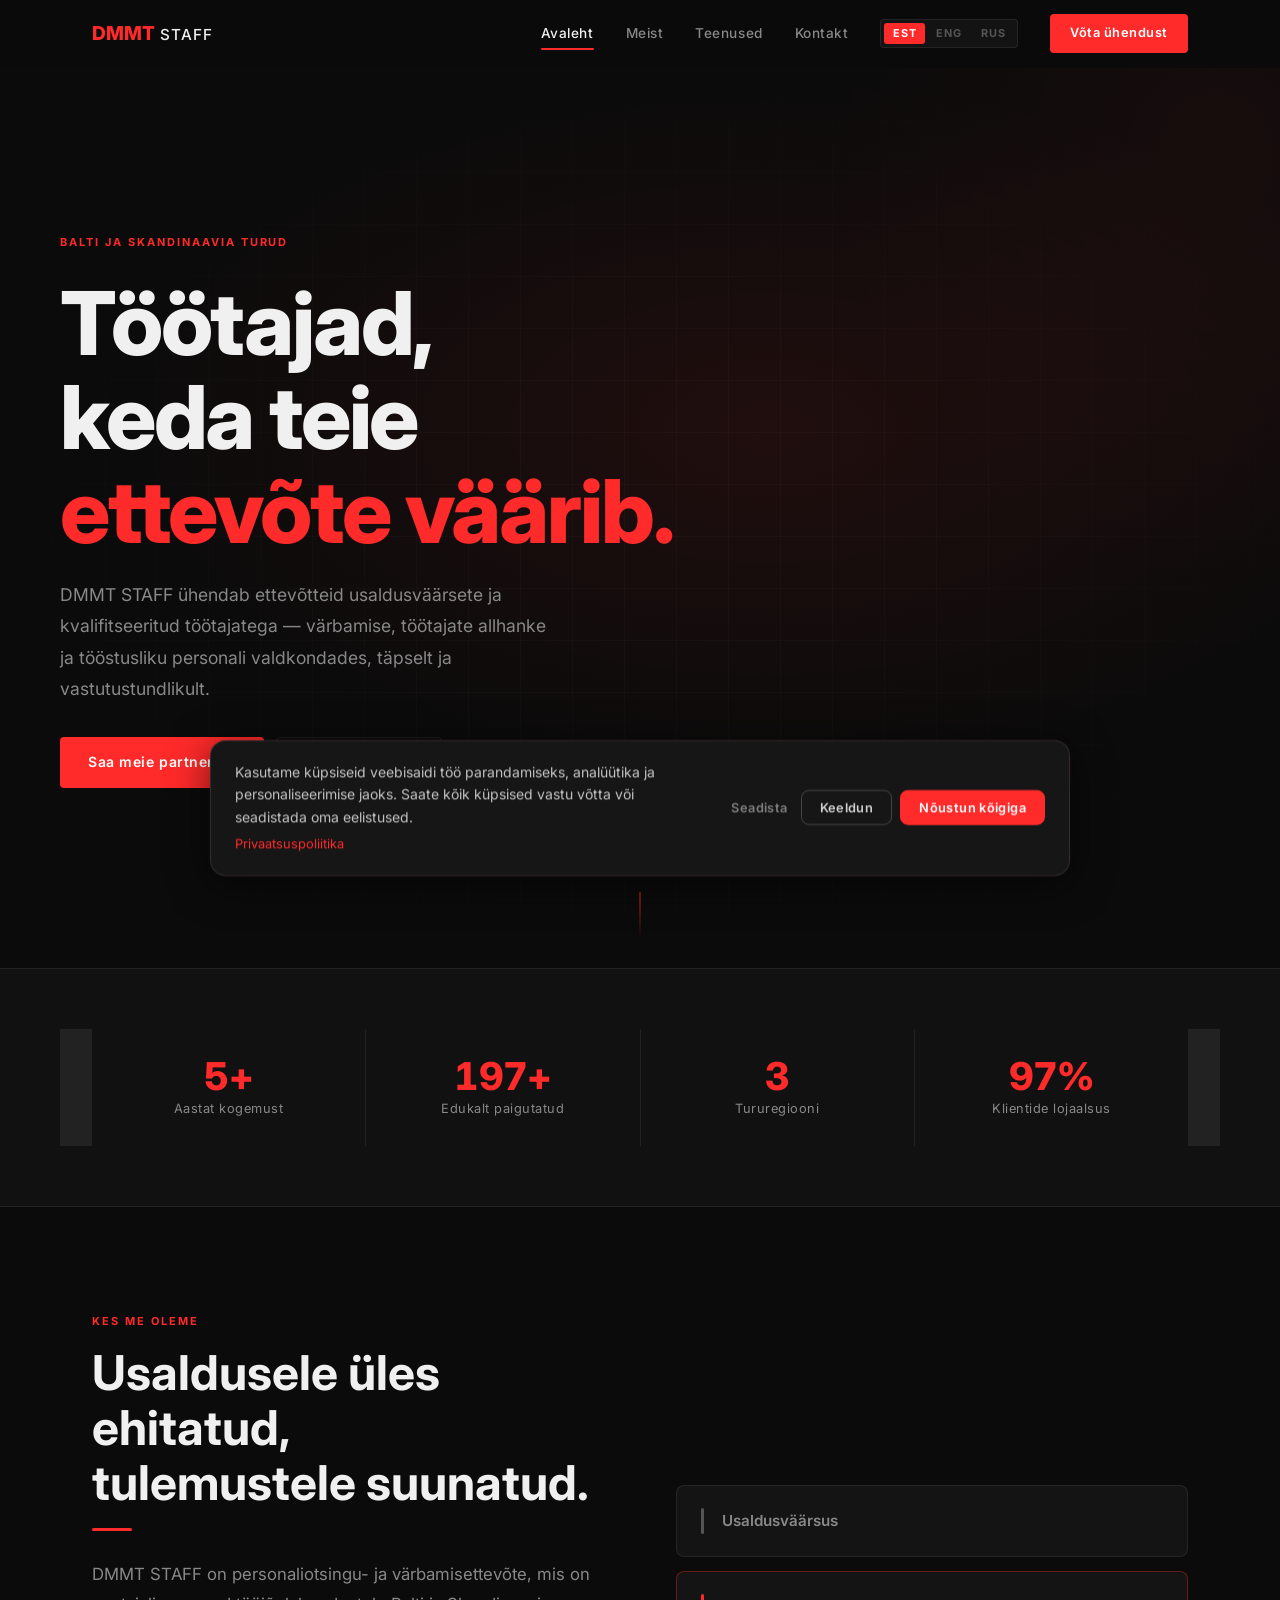
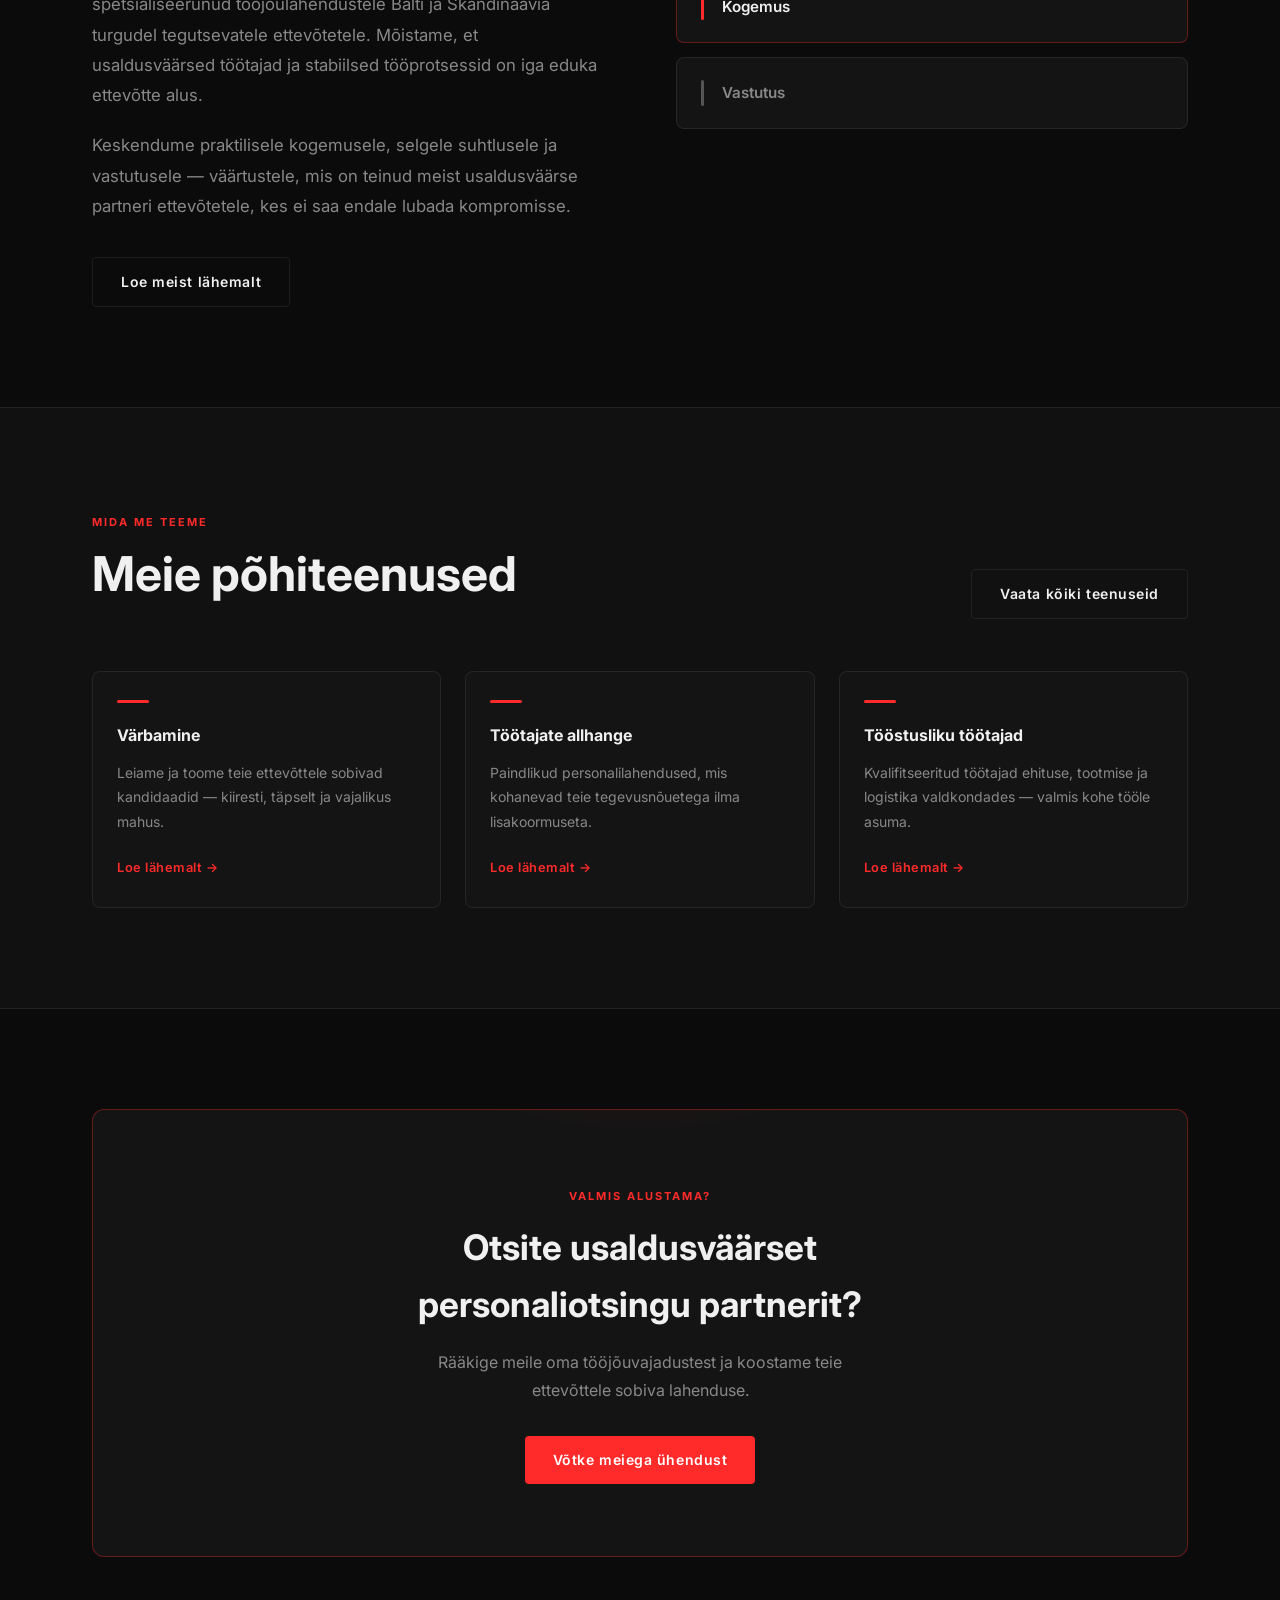
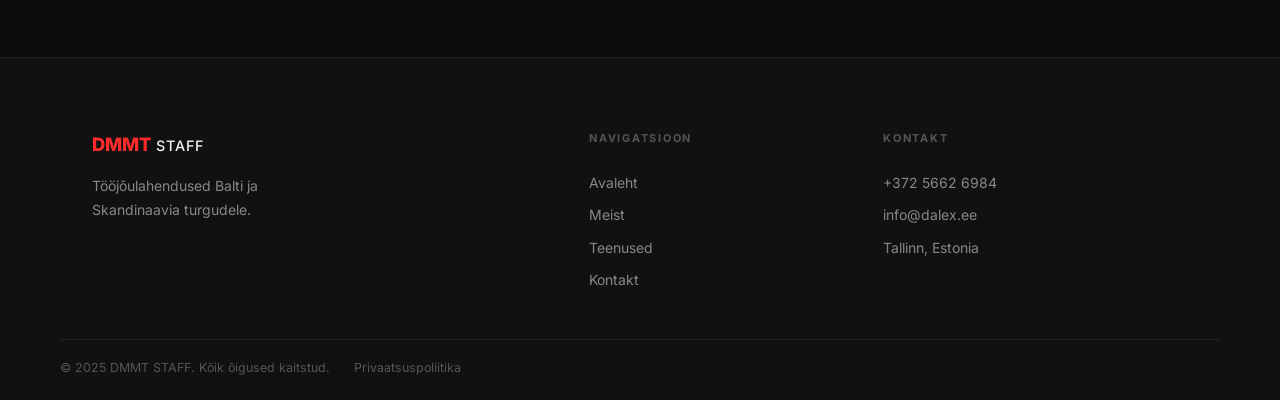
==== index.html @ 9c96ebe8 "coment" ====
<!DOCTYPE html>
<html lang="et">
<head>
  <meta charset="UTF-8" />
  <meta name="viewport" content="width=device-width, initial-scale=1.0" />
  <meta name="description" content="DMMT STAFF — Värbamine ja tööjõulahendused Balti ja Skandinaavia turgudele." />
  <title>DMMT STAFF</title>
  <link rel="preconnect" href="https://fonts.googleapis.com" />
  <link rel="preconnect" href="https://fonts.gstatic.com" crossorigin />
  <link href="https://fonts.googleapis.com/css2?family=Inter:wght@300;400;500;600;700;800&display=swap" rel="stylesheet" />
  <link rel="stylesheet" href="css/style.css" />
  <link rel="stylesheet" href="css/home.css" />
  <link rel="stylesheet" href="css/cookies.css" />
</head>
<body>

  <header class="navbar">
    <div class="navbar__inner container">
      <a href="index.html" class="navbar__logo">
        <span class="dm">DMMT</span><span class="staff">STAFF</span>
      </a>
      <nav class="navbar__menu">
        <a href="index.html"    class="navbar__link" data-i18n="nav_home">Avaleht</a>
        <a href="about.html"    class="navbar__link" data-i18n="nav_about">Meist</a>
        <a href="services.html" class="navbar__link" data-i18n="nav_services">Teenused</a>
        <a href="contact.html"  class="navbar__link" data-i18n="nav_contact">Kontakt</a>
        <div class="lang-switcher">
          <button class="lang-btn" data-lang="est">EST</button>
          <button class="lang-btn" data-lang="eng">ENG</button>
          <button class="lang-btn" data-lang="rus">RUS</button>
        </div>
        <a href="contact.html" class="btn btn-primary navbar__cta" data-i18n="nav_cta">Võta ühendust</a>
      </nav>
      <button class="navbar__burger" aria-label="Toggle menu">
        <span></span><span></span><span></span>
      </button>
    </div>
  </header>

  <main>

    <!-- HERO -->
    <section class="hero">
      <div class="hero__bg" aria-hidden="true">
        <div class="hero__gradient"></div>
        <div class="hero__grid"></div>
      </div>
      <div class="container hero__content">
        <p class="label fade-up" data-i18n="home_hero_label">Balti ja Skandinaavia turud</p>
        <h1 class="hero__title fade-up d1" data-i18n-html="home_hero_title">
          Töötajad,<br>keda teie<br><span class="accent">ettevõte väärib.</span>
        </h1>
        <p class="hero__desc fade-up d2" data-i18n="home_hero_desc">
          DMMT STAFF ühendab ettevõtteid usaldusväärsete ja kvalifitseeritud töötajatega — värbamise, töötajate allhanke ja tööstusliku personali valdkondades, täpselt ja vastutustundlikult.
        </p>
        <div class="hero__actions fade-up d3">
          <a href="contact.html"  class="btn btn-primary" data-i18n="home_hero_btn1">Saa meie partneriks</a>
          <a href="services.html" class="btn btn-outline" data-i18n="home_hero_btn2">Meie teenused</a>
        </div>
      </div>
      <div class="hero__scroll" aria-hidden="true"><span></span></div>
    </section>

    <!-- STATS -->
    <section class="section--sm section--dark">
      <div class="container stats__grid">
        <div class="stat-card">
          <span class="stat-card__value">5+</span>
          <span class="stat-card__label" data-i18n="stat_years">Aastat kogemust</span>
        </div>
        <div class="stat-card">
          <span class="stat-card__value">200+</span>
          <span class="stat-card__label" data-i18n="stat_placements">Edukalt paigutatud</span>
        </div>
        <div class="stat-card">
          <span class="stat-card__value">3</span>
          <span class="stat-card__label" data-i18n="stat_regions">Tururegiooni</span>
        </div>
        <div class="stat-card">
          <span class="stat-card__value">98%</span>
          <span class="stat-card__label" data-i18n="stat_retention">Klientide lojaalsus</span>
        </div>
      </div>
    </section>

    <!-- ABOUT PREVIEW -->
    <section class="section">
      <div class="container about-preview">
        <div class="about-preview__text">
          <span class="label fade-up" data-i18n="home_about_label">Kes me oleme</span>
          <h2 class="section-title fade-up d1" data-i18n-html="home_about_title">Usaldusele üles ehitatud,<br>tulemustele suunatud.</h2>
          <div class="divider fade-up d2"></div>
          <p class="section-desc fade-up d2" data-i18n="home_about_p1">
            DMMT STAFF on personaliotsingu- ja värbamisettevõte, mis on spetsialiseerunud tööjõulahendustele Balti ja Skandinaavia turgudel tegutsevatele ettevõtetele. Mõistame, et usaldusväärsed töötajad ja stabiilsed tööprotsessid on iga eduka ettevõtte alus.
          </p>
          <p class="section-desc fade-up d3" style="margin-top:20px" data-i18n="home_about_p2">
            Keskendume praktilisele kogemusele, selgele suhtlusele ja vastutusele — väärtustele, mis on teinud meist usaldusväärse partneri ettevõtetele, kes ei saa endale lubada kompromisse.
          </p>
          <a href="about.html" class="btn btn-outline fade-up d3" style="margin-top:36px" data-i18n="home_about_btn">
            Loe meist lähemalt
          </a>
        </div>
        <div class="about-preview__visual" aria-hidden="true">
          <div class="value-pill">
            <div class="value-pill__line"></div>
            <span data-i18n="home_pill1">Usaldusväärsus</span>
          </div>
          <div class="value-pill value-pill--accent">
            <div class="value-pill__line value-pill__line--accent"></div>
            <span data-i18n="home_pill2">Kogemus</span>
          </div>
          <div class="value-pill">
            <div class="value-pill__line"></div>
            <span data-i18n="home_pill3">Vastutus</span>
          </div>
        </div>
      </div>
    </section>

    <!-- SERVICES PREVIEW -->
    <section class="section section--dark">
      <div class="container">
        <div class="services-header">
          <div>
            <span class="label fade-up" data-i18n="home_svc_label">Mida me teeme</span>
            <h2 class="section-title fade-up d1" data-i18n="home_svc_title">Meie põhiteenused</h2>
          </div>
          <a href="services.html" class="btn btn-outline services-header__link" data-i18n="home_svc_all">Vaata kõiki teenuseid</a>
        </div>
        <div class="services-grid">
          <div class="service-card fade-up">
            <div class="service-card__line"></div>
            <h3 class="service-card__title" data-i18n="home_svc1_title">Värbamine</h3>
            <p class="service-card__desc" data-i18n="home_svc1_desc">Leiame ja toome teie ettevõttele sobivad kandidaadid — kiiresti, täpselt ja vajalikus mahus.</p>
            <a href="services.html#recruitment" class="service-card__link" data-i18n="home_svc_link">Loe lähemalt →</a>
          </div>
          <div class="service-card fade-up d1">
            <div class="service-card__line"></div>
            <h3 class="service-card__title" data-i18n="home_svc2_title">Töötajate allhange</h3>
            <p class="service-card__desc" data-i18n="home_svc2_desc">Paindlikud personalilahendused, mis kohanevad teie tegevusnõuetega ilma lisakoormuseta.</p>
            <a href="services.html#outsourcing" class="service-card__link" data-i18n="home_svc_link">Loe lähemalt →</a>
          </div>
          <div class="service-card fade-up d2">
            <div class="service-card__line"></div>
            <h3 class="service-card__title" data-i18n="home_svc3_title">Tööstusliku töötajad</h3>
            <p class="service-card__desc" data-i18n="home_svc3_desc">Kvalifitseeritud töötajad ehituse, tootmise ja logistika valdkondades — valmis kohe tööle asuma.</p>
            <a href="services.html#construction" class="service-card__link" data-i18n="home_svc_link">Loe lähemalt →</a>
          </div>
        </div>
      </div>
    </section>

    <!-- CTA -->
    <section class="section">
      <div class="container">
        <div class="cta-box fade-up">
          <div class="cta-box__glow" aria-hidden="true"></div>
          <span class="label" data-i18n="home_cta_label">Valmis alustama?</span>
          <h2 class="cta-box__title" data-i18n="home_cta_title">Otsite usaldusväärset personaliotsingu partnerit?</h2>
          <p class="cta-box__desc" data-i18n="home_cta_desc">
            Rääkige meile oma tööjõuvajadustest ja koostame teie ettevõttele sobiva lahenduse.
          </p>
          <a href="contact.html" class="btn btn-primary" data-i18n="home_cta_btn">Võtke meiega ühendust</a>
        </div>
      </div>
    </section>

  </main>

  <footer class="footer">
    <div class="footer__inner container">
      <div class="footer__brand">
        <a href="index.html" class="footer__logo">
          <span class="dm">DMMT</span><span class="staff">STAFF</span>
        </a>
        <p class="footer__tagline" data-i18n-html="footer_tagline">Tööjõulahendused Balti ja<br>Skandinaavia turgudele.</p>
      </div>
      <div class="footer__nav-col">
        <span class="footer__col-title" data-i18n="footer_nav_title">Navigatsioon</span>
        <a href="index.html"    class="footer__nav-link" data-i18n="nav_home">Avaleht</a>
        <a href="about.html"    class="footer__nav-link" data-i18n="nav_about">Meist</a>
        <a href="services.html" class="footer__nav-link" data-i18n="nav_services">Teenused</a>
        <a href="contact.html"  class="footer__nav-link" data-i18n="nav_contact">Kontakt</a>
      </div>
      <div class="footer__contact-col">
        <span class="footer__col-title" data-i18n="footer_contact_title">Kontakt</span>
        <a href="tel:+37256626984"     class="footer__contact-link">+372 5662 6984</a>
        <a href="mailto:info@dalex.ee" class="footer__contact-link">info@dalex.ee</a>
        <span class="footer__contact-link footer__contact-plain">Tallinn, Estonia</span>
      </div>
    </div>
    <div class="footer__bottom container">
      <span class="footer__copy" data-i18n="footer_copy">© 2025 DMMT STAFF. Kõik õigused kaitstud.</span>
      <a href="privacy.html" class="footer__legal-link" data-i18n="nav_privacy">Privaatsuspoliitika</a>
    </div>
  </footer>

  <script src="js/translations.js"></script>
  <script src="js/main.js"></script>
  <script src="js/cookies.js"></script>
</body>
</html>
---- css/style.css ----
/* ══════════════════════════════════
   RESET & VARIABLES
══════════════════════════════════ */
*, *::before, *::after { box-sizing: border-box; margin: 0; padding: 0; }

:root {
  --bg:            #0b0b0b;
  --bg-2:          #111111;
  --bg-3:          #181818;
  --bg-card:       #141414;
  --accent:        #ff2a2a;
  --accent-hover:  #e81f1f;
  --accent-dim:    rgba(255,42,42,.14);
  --text:          #f0f0f0;
  --text-muted:    #888888;
  --text-subtle:   #555555;
  --border:        rgba(255,255,255,.07);
  --border-accent: rgba(255,42,42,.35);
  --nav-h:         68px;
  --radius:        4px;
  --radius-lg:     8px;
  --ease:          cubic-bezier(0.4,0,0.2,1);
  --ease-bounce:   cubic-bezier(0.34,1.56,0.64,1);
}

html { scroll-behavior: smooth; -webkit-text-size-adjust: 100%; }

body {
  font-family: 'Inter', -apple-system, BlinkMacSystemFont, 'Segoe UI', sans-serif;
  background: var(--bg);
  color: var(--text);
  line-height: 1.6;
  -webkit-font-smoothing: antialiased;
  -moz-osx-font-smoothing: grayscale;
  padding-top: var(--nav-h);
  overflow-x: hidden;
}

a { color: inherit; text-decoration: none; }
button { cursor: pointer; font-family: inherit; border: none; }
img { display: block; max-width: 100%; }
ul { list-style: none; }

/* ══════════════════════════════════
   LAYOUT
══════════════════════════════════ */
.container { width: 100%; max-width: 1160px; margin: 0 auto; padding: 0 20px; }
@media (min-width: 640px)  { .container { padding: 0 24px; } }
@media (min-width: 1200px) { .container { padding: 0 32px; } }

.section     { padding: 72px 0; }
.section--sm { padding: 48px 0; }
.section--dark {
  background: var(--bg-2);
  border-top: 1px solid var(--border);
  border-bottom: 1px solid var(--border);
}
@media (min-width: 768px) {
  .section     { padding: 100px 0; }
  .section--sm { padding: 60px 0; }
}

/* ══════════════════════════════════
   TYPOGRAPHY
══════════════════════════════════ */
.label {
  display: inline-block;
  font-size: 10px;
  font-weight: 700;
  letter-spacing: .18em;
  text-transform: uppercase;
  color: var(--accent);
  margin-bottom: 14px;
}
@media (min-width: 640px) { .label { font-size: 11px; } }

.section-title {
  font-size: clamp(1.75rem, 4vw, 3rem);
  font-weight: 700;
  line-height: 1.15;
  margin-bottom: 18px;
}

.section-desc {
  font-size: clamp(.9rem, 2vw, 1.05rem);
  color: var(--text-muted);
  max-width: 600px;
  line-height: 1.8;
}

.divider { width: 40px; height: 3px; background: var(--accent); margin-bottom: 28px; border-radius: 2px; }

/* ══════════════════════════════════
   BUTTONS
══════════════════════════════════ */
.btn {
  display: inline-flex;
  align-items: center;
  justify-content: center;
  gap: 8px;
  padding: 13px 28px;
  border-radius: var(--radius);
  font-size: .875rem;
  font-weight: 600;
  letter-spacing: .04em;
  border: none;
  outline: none;
  transition: background .22s var(--ease), color .22s var(--ease),
              border-color .22s var(--ease), transform .18s var(--ease),
              box-shadow .22s var(--ease);
  -webkit-tap-highlight-color: transparent;
  user-select: none;
  white-space: nowrap;
}

.btn-primary { background: var(--accent); color: #fff; }
.btn-primary:hover {
  background: var(--accent-hover);
  transform: translateY(-2px);
  box-shadow: 0 8px 24px rgba(255,42,42,.35);
}
.btn-primary:active { transform: scale(.97) translateY(0); box-shadow: none; }

.btn-outline { background: transparent; color: var(--text); border: 1px solid var(--border); }
.btn-outline:hover { border-color: var(--accent); color: var(--accent); transform: translateY(-2px); }
.btn-outline:active { transform: scale(.97) translateY(0); }

/* ══════════════════════════════════
   NAVBAR
══════════════════════════════════ */
.navbar {
  position: fixed;
  top: 0; left: 0; right: 0;
  z-index: 100;
  height: var(--nav-h);
  background: rgba(11,11,11,.85);
  backdrop-filter: blur(16px) saturate(180%);
  -webkit-backdrop-filter: blur(16px) saturate(180%);
  border-bottom: 1px solid transparent;
  transition: border-color .3s var(--ease), background .3s var(--ease), box-shadow .3s var(--ease);
}
.navbar.scrolled {
  background: rgba(11,11,11,.98);
  border-bottom-color: var(--border);
  box-shadow: 0 2px 24px rgba(0,0,0,.5);
}

.navbar__inner {
  display: flex;
  align-items: center;
  justify-content: space-between;
  height: 100%;
}

/* Logo */
.navbar__logo {
  display: flex;
  align-items: baseline;
  gap: 5px;
  font-size: 1.2rem;
  font-weight: 800;
  user-select: none;
  flex-shrink: 0;
  transition: opacity .2s;
}
.navbar__logo:hover { opacity: .85; }
.navbar__logo .dm    { color: var(--accent); }
.navbar__logo .staff { color: var(--text); font-weight: 500; letter-spacing: .07em; font-size: .95rem; }

/* Desktop nav */
.navbar__menu {
  display: flex;
  align-items: center;
  gap: 32px;
}

.navbar__link {
  font-size: .85rem;
  font-weight: 500;
  color: var(--text-muted);
  letter-spacing: .04em;
  position: relative;
  padding: 4px 0;
  transition: color .22s var(--ease);
}
.navbar__link::after {
  content: '';
  position: absolute;
  bottom: -2px; left: 0;
  width: 0; height: 2px;
  background: var(--accent);
  border-radius: 1px;
  transition: width .25s var(--ease);
}
.navbar__link:hover { color: var(--text); }
.navbar__link:hover::after { width: 100%; }
.navbar__link.active { color: var(--text); }
.navbar__link.active::after { width: 100%; }

.navbar__cta { padding: 9px 20px; font-size: .8rem; }

/* Burger */
.navbar__burger {
  display: none;
  flex-direction: column;
  justify-content: center;
  gap: 5px;
  width: 44px; height: 44px;
  background: none;
  padding: 6px;
  border-radius: var(--radius);
  transition: background .2s;
}
.navbar__burger:hover { background: rgba(255,255,255,.06); }
.navbar__burger span {
  display: block;
  width: 22px; height: 2px;
  background: var(--text);
  border-radius: 2px;
  transition: transform .28s var(--ease), opacity .22s, width .22s;
  transform-origin: center;
}
.navbar__burger.open span:nth-child(1) { transform: translateY(7px) rotate(45deg); background: var(--accent); }
.navbar__burger.open span:nth-child(2) { opacity: 0; width: 0; }
.navbar__burger.open span:nth-child(3) { transform: translateY(-7px) rotate(-45deg); background: var(--accent); }

/* ── Mobile menu ── */
@media (max-width: 768px) {
  .navbar__burger { display: flex; }

  .navbar__menu {
    position: fixed;
    inset: var(--nav-h) 0 0 0;
    /* Fully solid - no transparency issues on any device */
    background: #0b0b0b;
    border-top: 1px solid rgba(255,42,42,.2);
    flex-direction: column;
    justify-content: center;
    align-items: center;
    gap: 8px;
    padding: 32px 24px;
    transform: translateX(100%);
    transition: transform .35s var(--ease);
    overflow-y: auto;
  }

  .navbar__menu.open { transform: translateX(0); }

  .navbar__link {
    font-size: 1.15rem;
    font-weight: 600;
    color: var(--text-muted);
    width: 100%;
    text-align: center;
    padding: 14px 24px;
    border-radius: var(--radius-lg);
    border: 1px solid transparent;
    transition: color .2s, background .2s, border-color .2s;
  }

  .navbar__link::after { display: none; }

  .navbar__link:hover {
    color: var(--text);
    background: rgba(255,255,255,.04);
    border-color: var(--border);
  }

  /* Active link in mobile menu — clear red highlight */
  .navbar__link.active {
    color: var(--accent);
    background: rgba(255,42,42,.08);
    border-color: rgba(255,42,42,.25);
  }

  .navbar__cta {
    width: 100%;
    max-width: 280px;
    padding: 15px 28px;
    font-size: .95rem;
    margin-top: 8px;
  }
}

/* ══════════════════════════════════
   PAGE HERO (inner pages)
══════════════════════════════════ */
.page-hero {
  position: relative;
  padding: 72px 0 56px;
  border-bottom: 1px solid var(--border);
  overflow: hidden;
}
.page-hero::before {
  content: '';
  position: absolute; inset: 0;
  background:
    radial-gradient(ellipse 55% 70% at 80% 50%, rgba(255,42,42,.07) 0%, transparent 65%),
    linear-gradient(180deg, var(--bg-2) 0%, var(--bg) 100%);
  pointer-events: none;
}
.page-hero__content { position: relative; z-index: 1; }
.page-hero__title {
  font-size: clamp(2rem, 5vw, 3.8rem);
  font-weight: 800;
  letter-spacing: -.02em;
  line-height: 1.1;
  margin: 10px 0 16px;
}
.page-hero__desc {
  font-size: clamp(.9rem, 2vw, 1.05rem);
  color: var(--text-muted);
  max-width: 540px;
  line-height: 1.8;
}
@media (min-width: 768px) { .page-hero { padding: 100px 0 72px; } }

/* ══════════════════════════════════
   FOOTER
══════════════════════════════════ */
.footer {
  background: var(--bg-2);
  border-top: 1px solid var(--border);
  padding-top: 56px;
}

.footer__inner {
  display: grid;
  grid-template-columns: 1fr;
  gap: 36px;
  padding-bottom: 48px;
}
@media (min-width: 540px) {
  .footer__inner { grid-template-columns: 1fr 1fr; gap: 40px; }
  .footer__brand { grid-column: 1 / -1; }
}
@media (min-width: 900px) {
  .footer__inner { grid-template-columns: 1.8fr 1fr 1.2fr; }
  .footer__brand { grid-column: auto; }
}
@media (min-width: 1000px) { .footer { padding-top: 72px; } }

.footer__logo {
  display: inline-flex; align-items: baseline; gap: 5px;
  font-size: 1.15rem; font-weight: 800;
  margin-bottom: 14px;
  transition: opacity .2s;
}
.footer__logo:hover { opacity: .8; }
.footer__logo .dm    { color: var(--accent); }
.footer__logo .staff { color: var(--text); font-weight: 500; letter-spacing: .07em; font-size: .9rem; }

.footer__tagline { font-size: .875rem; color: var(--text-muted); line-height: 1.7; }

.footer__col-title {
  display: block;
  font-size: .68rem; font-weight: 700;
  letter-spacing: .16em; text-transform: uppercase;
  color: var(--text-subtle);
  margin-bottom: 14px;
}

.footer__nav-col, .footer__contact-col { display: flex; flex-direction: column; gap: 10px; }

.footer__nav-link, .footer__contact-link {
  font-size: .875rem; color: var(--text-muted);
  transition: color .22s var(--ease);
  width: fit-content;
}
.footer__nav-link:hover, .footer__contact-link:hover { color: var(--accent); }
.footer__contact-plain { cursor: default; }
.footer__contact-plain:hover { color: var(--text-muted) !important; }

.footer__bottom {
  border-top: 1px solid var(--border);
  padding: 18px 0 22px;
  display: flex;
  flex-wrap: wrap;
  gap: 12px 24px;
  align-items: center;
}
.footer__copy { font-size: .78rem; color: var(--text-subtle); }
.footer__legal-link {
  font-size: .78rem;
  color: var(--text-subtle);
  transition: color .2s;
}
.footer__legal-link:hover { color: var(--accent); }

/* ══════════════════════════════════
   LANGUAGE SWITCHER
══════════════════════════════════ */
.lang-switcher {
  display: flex;
  align-items: center;
  gap: 2px;
  background: rgba(255,255,255,.04);
  border: 1px solid var(--border);
  border-radius: var(--radius);
  padding: 3px;
}

.lang-btn {
  background: none;
  border: none;
  color: var(--text-subtle);
  font-size: .68rem;
  font-weight: 700;
  letter-spacing: .06em;
  padding: 5px 9px;
  border-radius: 3px;
  transition: color .18s, background .18s;
  line-height: 1;
  -webkit-tap-highlight-color: transparent;
}
.lang-btn:hover { color: var(--text); background: rgba(255,255,255,.07); }
.lang-btn.active { background: var(--accent); color: #fff; }

/* Mobile: floating pill */
@media (max-width: 768px) {
  /* Inside mobile menu - make it bigger */
  .navbar__menu .lang-switcher {
    background: rgba(255,255,255,.06);
    border-color: rgba(255,255,255,.12);
    padding: 5px;
    margin-top: 8px;
  }
  .navbar__menu .lang-btn { font-size: .8rem; padding: 8px 14px; }
}

/* ══════════════════════════════════
   ANIMATIONS
══════════════════════════════════ */
@keyframes fadeUp {
  from { opacity: 0; transform: translateY(28px); }
  to   { opacity: 1; transform: translateY(0); }
}
@keyframes fadeIn {
  from { opacity: 0; }
  to   { opacity: 1; }
}
@keyframes shimmer {
  0%   { background-position: -200% center; }
  100% { background-position:  200% center; }
}
@keyframes pulse-ring {
  0%   { transform: scale(1); opacity: .6; }
  100% { transform: scale(1.5); opacity: 0; }
}
@keyframes float {
  0%, 100% { transform: translateY(0); }
  50%       { transform: translateY(-6px); }
}

.fade-up { opacity: 0; }
.fade-up.visible {
  animation: fadeUp .6s var(--ease) both;
}
.fade-up.visible.d1 { animation-delay: .1s; }
.fade-up.visible.d2 { animation-delay: .2s; }
.fade-up.visible.d3 { animation-delay: .32s; }
.fade-up.visible.d4 { animation-delay: .45s; }

/* Reduced motion */
@media (prefers-reduced-motion: reduce) {
  *, *::before, *::after {
    animation-duration: .01ms !important;
    transition-duration: .01ms !important;
  }
  .fade-up { opacity: 1; }
}

/* ══════════════════════════════════
   CARD GLOW HOVER (shared)
══════════════════════════════════ */
.card-hover {
  transition: border-color .25s var(--ease), transform .25s var(--ease), box-shadow .25s var(--ease);
}
.card-hover:hover {
  border-color: var(--border-accent) !important;
  transform: translateY(-4px);
  box-shadow: 0 16px 48px rgba(0,0,0,.4), 0 0 0 1px rgba(255,42,42,.08);
}

/* ══════════════════════════════════
   SCROLLBAR (desktop only)
══════════════════════════════════ */
@media (pointer: fine) {
  ::-webkit-scrollbar { width: 5px; }
  ::-webkit-scrollbar-track { background: var(--bg); }
  ::-webkit-scrollbar-thumb { background: #2a2a2a; border-radius: 3px; }
  ::-webkit-scrollbar-thumb:hover { background: var(--accent); }
}

/* ══════════════════════════════════
   SELECTION
══════════════════════════════════ */
::selection { background: var(--accent); color: #fff; }

/* ══════════════════════════════════
   FOCUS RING (accessibility)
══════════════════════════════════ */
:focus-visible {
  outline: 2px solid var(--accent);
  outline-offset: 3px;
  border-radius: var(--radius);
}
---- css/home.css ----
/* ══════════════════════════════════
   HERO  (mobile-first)
══════════════════════════════════ */
.hero {
  position: relative;
  min-height: 100svh;
  min-height: 100vh;
  display: flex;
  align-items: center;
  overflow: hidden;
}

.hero__bg { position: absolute; inset: 0; pointer-events: none; }

.hero__gradient {
  position: absolute; inset: 0;
  background:
    radial-gradient(ellipse 80% 60% at 60% 40%, rgba(255,42,42,.09) 0%, transparent 65%),
    radial-gradient(ellipse 50% 80% at 95% 10%, rgba(255,42,42,.05) 0%, transparent 60%);
}

.hero__grid {
  position: absolute; inset: 0;
  background-image:
    linear-gradient(rgba(255,255,255,.022) 1px, transparent 1px),
    linear-gradient(90deg, rgba(255,255,255,.022) 1px, transparent 1px);
  background-size: 52px 52px;
  mask-image: radial-gradient(ellipse 80% 80% at 50% 50%, black 20%, transparent 80%);
}

.hero__content {
  position: relative; z-index: 1;
  padding: 60px 0 80px;
  width: 100%;
}

.hero__title {
  font-size: clamp(2.4rem, 8vw, 5.5rem);
  font-weight: 800;
  line-height: 1.07;
  letter-spacing: -.025em;
  margin: 10px 0 20px;
  max-width: 720px;
}
.hero__title .accent { color: var(--accent); }

.hero__desc {
  font-size: clamp(.9rem, 2.5vw, 1.1rem);
  color: var(--text-muted);
  max-width: 500px;
  line-height: 1.8;
  margin-bottom: 32px;
}

.hero__actions { display: flex; gap: 12px; flex-wrap: wrap; }

/* Scroll indicator */
.hero__scroll {
  position: absolute;
  bottom: 28px; left: 50%;
  transform: translateX(-50%);
  display: none;
}
@media (min-width: 768px) { .hero__scroll { display: flex; } }

.hero__scroll span {
  display: block;
  width: 1px; height: 48px;
  background: linear-gradient(to bottom, var(--accent), transparent);
  animation: scrollPulse 2.2s ease-in-out infinite;
}
@keyframes scrollPulse {
  0%,100% { opacity:.35; transform:scaleY(.75); }
  50%      { opacity:1;   transform:scaleY(1); }
}

/* ══════════════════════════════════
   STATS
══════════════════════════════════ */
.stats__grid {
  display: grid;
  grid-template-columns: repeat(2, 1fr);
  gap: 1px;
  background: var(--border);
}
@media (min-width: 640px) { .stats__grid { grid-template-columns: repeat(4, 1fr); } }

.stat-card {
  display: flex; flex-direction: column; align-items: center; gap: 6px;
  padding: 28px 16px;
  background: var(--bg-2);
  cursor: default;
  transition: background .25s var(--ease);
  position: relative;
  overflow: hidden;
}
.stat-card::before {
  content: '';
  position: absolute; bottom: 0; left: 50%;
  transform: translateX(-50%) scaleX(0);
  width: 32px; height: 2px;
  background: var(--accent);
  border-radius: 1px;
  transition: transform .3s var(--ease);
}
.stat-card:hover { background: var(--bg-3); }
.stat-card:hover::before { transform: translateX(-50%) scaleX(1); }

.stat-card__value {
  font-size: clamp(1.8rem, 4vw, 2.4rem);
  font-weight: 800;
  color: var(--accent);
  letter-spacing: -.02em;
  line-height: 1;
  font-variant-numeric: tabular-nums;
}
.stat-card__label {
  font-size: clamp(.7rem, 1.5vw, .8rem);
  color: var(--text-muted);
  text-align: center;
  letter-spacing: .04em;
  line-height: 1.3;
}

/* ══════════════════════════════════
   ABOUT PREVIEW
══════════════════════════════════ */
.about-preview {
  display: grid;
  grid-template-columns: 1fr;
  gap: 40px;
  align-items: center;
}
@media (min-width: 900px) {
  .about-preview { grid-template-columns: 1fr 1fr; gap: 72px; }
}

.about-preview__visual { display: none; flex-direction: column; gap: 14px; }
@media (min-width: 900px) { .about-preview__visual { display: flex; } }

.value-pill {
  background: var(--bg-card);
  border: 1px solid var(--border);
  border-radius: var(--radius-lg);
  padding: 22px 24px;
  font-size: .95rem; font-weight: 600;
  color: var(--text-muted);
  display: flex; align-items: center; gap: 18px;
  transition: border-color .25s var(--ease), transform .3s var(--ease), color .25s var(--ease);
  cursor: default;
}
.value-pill:hover {
  border-color: var(--border-accent);
  transform: translateX(8px);
  color: var(--text);
}
.value-pill--accent { border-color: var(--border-accent); color: var(--text); }

.value-pill__line { width: 3px; height: 26px; background: var(--text-subtle); border-radius: 2px; flex-shrink: 0; }
.value-pill__line--accent { background: var(--accent); }

/* ══════════════════════════════════
   SERVICES PREVIEW
══════════════════════════════════ */
.services-header {
  display: flex;
  justify-content: space-between;
  align-items: flex-end;
  margin-bottom: 40px;
  gap: 16px;
  flex-wrap: wrap;
}
.services-header__link { display: none; }
@media (min-width: 768px) {
  .services-header { margin-bottom: 52px; }
  .services-header__link { display: inline-flex; }
}

.services-grid {
  display: grid;
  grid-template-columns: 1fr;
  gap: 16px;
}
@media (min-width: 640px)  { .services-grid { grid-template-columns: 1fr 1fr; } }
@media (min-width: 1024px) { .services-grid { grid-template-columns: repeat(3,1fr); gap: 24px; } }

.service-card {
  background: var(--bg-card);
  border: 1px solid var(--border);
  border-radius: var(--radius-lg);
  padding: 28px 24px;
  display: flex; flex-direction: column;
  transition: border-color .25s var(--ease), transform .28s var(--ease), box-shadow .28s var(--ease);
  position: relative;
  overflow: hidden;
}
.service-card::after {
  content: '';
  position: absolute; inset: 0;
  background: radial-gradient(circle at 50% 0, rgba(255,42,42,.06), transparent 60%);
  opacity: 0;
  transition: opacity .3s var(--ease);
}
.service-card:hover {
  border-color: var(--border-accent);
  transform: translateY(-5px);
  box-shadow: 0 16px 48px rgba(0,0,0,.4);
}
.service-card:hover::after { opacity: 1; }

.service-card__line { width: 32px; height: 3px; background: var(--accent); border-radius: 2px; margin-bottom: 20px; }
.service-card__title { font-size: 1rem; font-weight: 700; margin-bottom: 12px; }
.service-card__desc  { font-size: .875rem; color: var(--text-muted); line-height: 1.75; flex: 1; }
.service-card__link {
  display: inline-flex; align-items: center; gap: 6px;
  margin-top: 24px;
  font-size: .8rem; font-weight: 600; letter-spacing: .04em; color: var(--accent);
  transition: gap .22s var(--ease);
}
.service-card__link:hover { gap: 10px; }

/* ══════════════════════════════════
   CTA BOX
══════════════════════════════════ */
.cta-box {
  position: relative;
  background: var(--bg-card);
  border: 1px solid var(--border-accent);
  border-radius: 12px;
  padding: 48px 28px;
  text-align: center;
  overflow: hidden;
  transition: box-shadow .3s var(--ease);
}
.cta-box:hover { box-shadow: 0 0 60px rgba(255,42,42,.1); }
.cta-box__glow {
  position: absolute; top: -50%; left: 50%;
  transform: translateX(-50%);
  width: 500px; height: 250px;
  background: radial-gradient(ellipse, rgba(255,42,42,.12) 0%, transparent 70%);
  pointer-events: none;
}
.cta-box__title {
  font-size: clamp(1.4rem, 3.5vw, 2.2rem);
  font-weight: 700;
  margin-bottom: 16px;
  max-width: 520px;
  margin-left: auto; margin-right: auto;
}
.cta-box__desc {
  font-size: clamp(.875rem, 2vw, 1rem);
  color: var(--text-muted);
  max-width: 440px;
  margin: 0 auto 32px;
  line-height: 1.75;
}
@media (min-width: 640px) { .cta-box { padding: 64px 48px; } }
@media (min-width: 900px) { .cta-box { padding: 72px 64px; } }
---- css/cookies.css ----
/* ── Cookie Banner ─────────────────────────────────────────── */

.cookie-banner {
  position: fixed;
  bottom: 24px;
  left: 50%;
  transform: translateX(-50%) translateY(calc(100% + 32px));
  z-index: 9000;
  width: calc(100% - 32px);
  max-width: 860px;
  background: #161616;
  border: 1px solid rgba(255,255,255,.1);
  border-radius: 16px;
  box-shadow: 0 8px 40px rgba(0,0,0,.6), 0 0 0 1px rgba(255,42,42,.06);
  opacity: 0;
  transition: transform .4s cubic-bezier(.34,1.56,.64,1), opacity .35s ease;
  will-change: transform, opacity;
}

.cookie-banner.cb--visible {
  transform: translateX(-50%) translateY(0);
  opacity: 1;
}

.cb__inner {
  display: flex;
  flex-direction: column;
  gap: 16px;
  padding: 20px 20px 18px;
}

.cb__text {
  display: flex;
  flex-direction: column;
  gap: 6px;
}

.cb__desc {
  font-size: .875rem;
  line-height: 1.6;
  color: rgba(255,255,255,.75);
  margin: 0;
}

.cb__privacy {
  font-size: .8rem;
  color: var(--accent);
  text-decoration: none;
  transition: opacity .2s;
  align-self: flex-start;
}
.cb__privacy:hover { opacity: .75; }

.cb__actions {
  display: flex;
  flex-wrap: wrap;
  gap: 8px;
  align-items: center;
}

/* Cookie buttons */
.cb-btn {
  font-family: inherit;
  font-size: .8rem;
  font-weight: 600;
  letter-spacing: .03em;
  border-radius: 8px;
  border: 1px solid transparent;
  cursor: pointer;
  padding: 9px 18px;
  transition: background .2s, color .2s, border-color .2s, opacity .2s, transform .15s;
  white-space: nowrap;
  -webkit-tap-highlight-color: transparent;
}
.cb-btn:active { transform: scale(.96); }

.cb-btn--primary {
  background: var(--accent);
  color: #fff;
  border-color: var(--accent);
}
.cb-btn--primary:hover { background: #e02020; border-color: #e02020; }

.cb-btn--outline {
  background: transparent;
  color: rgba(255,255,255,.8);
  border-color: rgba(255,255,255,.2);
}
.cb-btn--outline:hover {
  border-color: rgba(255,255,255,.45);
  color: #fff;
}

.cb-btn--ghost {
  background: transparent;
  color: rgba(255,255,255,.45);
  border-color: transparent;
  padding-left: 4px;
  padding-right: 4px;
}
.cb-btn--ghost:hover { color: rgba(255,255,255,.75); }

/* Desktop layout */
@media (min-width: 640px) {
  .cb__inner {
    flex-direction: row;
    align-items: center;
    padding: 20px 24px;
    gap: 24px;
  }

  .cb__text { flex: 1; }

  .cb__actions {
    flex-shrink: 0;
    flex-wrap: nowrap;
  }
}

/* ── Cookie Modal ──────────────────────────────────────────── */

.cookie-modal {
  position: fixed;
  inset: 0;
  z-index: 9100;
  display: flex;
  align-items: center;
  justify-content: center;
  padding: 16px;
  opacity: 0;
  transition: opacity .28s ease;
}
.cookie-modal.cm--visible { opacity: 1; }

.cm__backdrop {
  position: absolute;
  inset: 0;
  background: rgba(0,0,0,.72);
  backdrop-filter: blur(4px);
  -webkit-backdrop-filter: blur(4px);
}

.cm__box {
  position: relative;
  width: 100%;
  max-width: 480px;
  background: #181818;
  border: 1px solid rgba(255,255,255,.1);
  border-radius: 20px;
  padding: 28px 24px 24px;
  box-shadow: 0 16px 56px rgba(0,0,0,.7);
  transform: translateY(16px) scale(.97);
  transition: transform .28s cubic-bezier(.34,1.2,.64,1);
}
.cm--visible .cm__box {
  transform: translateY(0) scale(1);
}

.cm__title {
  font-size: 1.1rem;
  font-weight: 700;
  color: #fff;
  margin: 0 0 24px;
}

/* Category row */
.cm__category {
  display: flex;
  align-items: center;
  justify-content: space-between;
  gap: 16px;
  padding: 14px 0;
  border-top: 1px solid rgba(255,255,255,.07);
}

.cm__cat-info {
  display: flex;
  flex-direction: column;
  gap: 3px;
}

.cm__cat-name {
  font-size: .875rem;
  font-weight: 600;
  color: rgba(255,255,255,.9);
}

.cm__cat-desc {
  font-size: .78rem;
  color: rgba(255,255,255,.4);
  line-height: 1.45;
}

/* Toggle switch */
.cm__toggle {
  flex-shrink: 0;
  position: relative;
  width: 44px;
  height: 26px;
  cursor: pointer;
}

.cm__toggle input {
  opacity: 0;
  width: 0;
  height: 0;
  position: absolute;
}

.cm__dot {
  position: absolute;
  inset: 0;
  border-radius: 13px;
  background: rgba(255,255,255,.12);
  transition: background .25s;
}

.cm__dot::after {
  content: '';
  position: absolute;
  left: 3px;
  top: 3px;
  width: 20px;
  height: 20px;
  border-radius: 50%;
  background: rgba(255,255,255,.5);
  transition: transform .25s cubic-bezier(.34,1.4,.64,1), background .25s;
}

.cm__toggle input:checked + .cm__dot {
  background: var(--accent);
}
.cm__toggle input:checked + .cm__dot::after {
  transform: translateX(18px);
  background: #fff;
}

/* Locked (essential) */
.cm__toggle--locked {
  cursor: default;
  pointer-events: none;
}
.cm__toggle--locked .cm__dot {
  background: rgba(255,42,42,.3);
}
.cm__toggle--locked .cm__dot::after {
  transform: translateX(18px);
  background: var(--accent);
}

/* Modal actions */
.cm__actions {
  display: flex;
  gap: 10px;
  margin-top: 24px;
  padding-top: 20px;
  border-top: 1px solid rgba(255,255,255,.07);
}
.cm__actions .cb-btn { flex: 1; text-align: center; }

/* ── Reduced motion ────────────────────────────────────────── */
@media (prefers-reduced-motion: reduce) {
  .cookie-banner,
  .cookie-modal,
  .cm__box {
    transition: opacity .2s ease;
    transform: none !important;
  }
  .cookie-banner.cb--visible {
    transform: translateX(-50%) !important;
  }
}
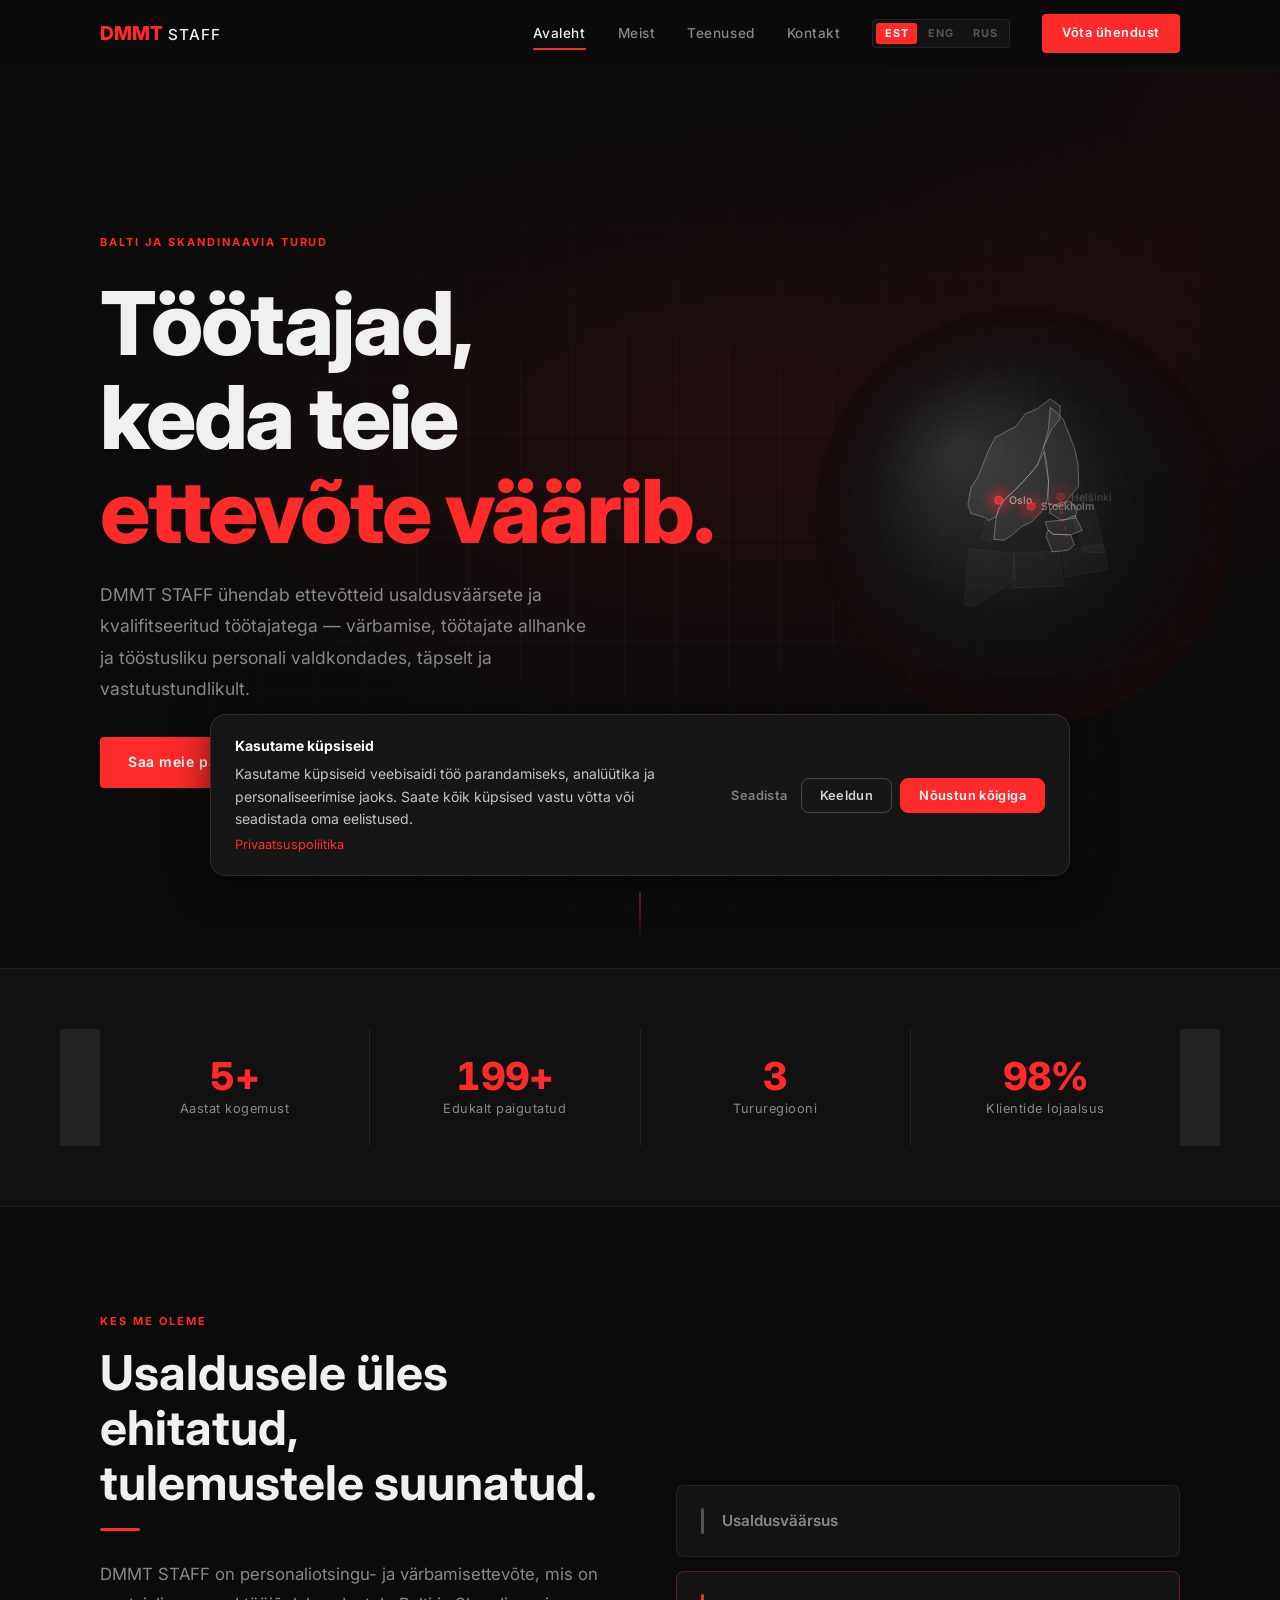
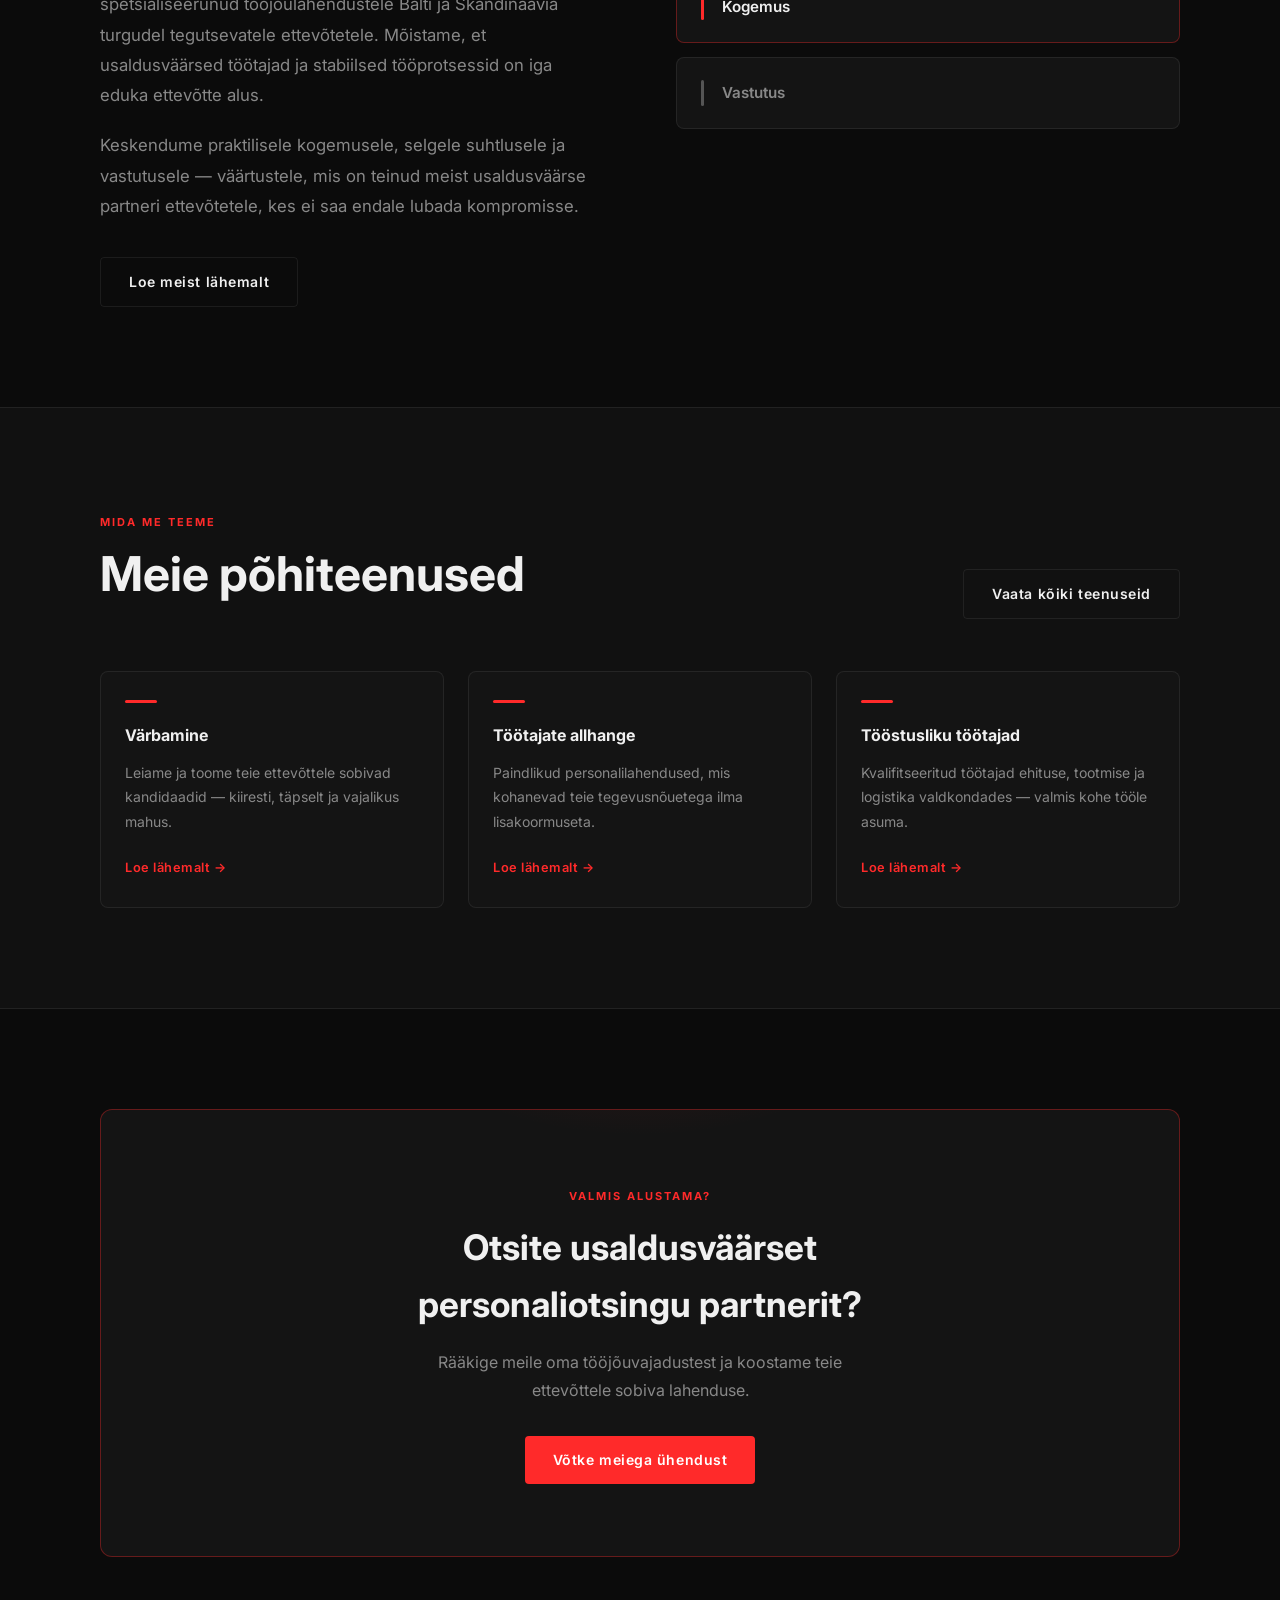
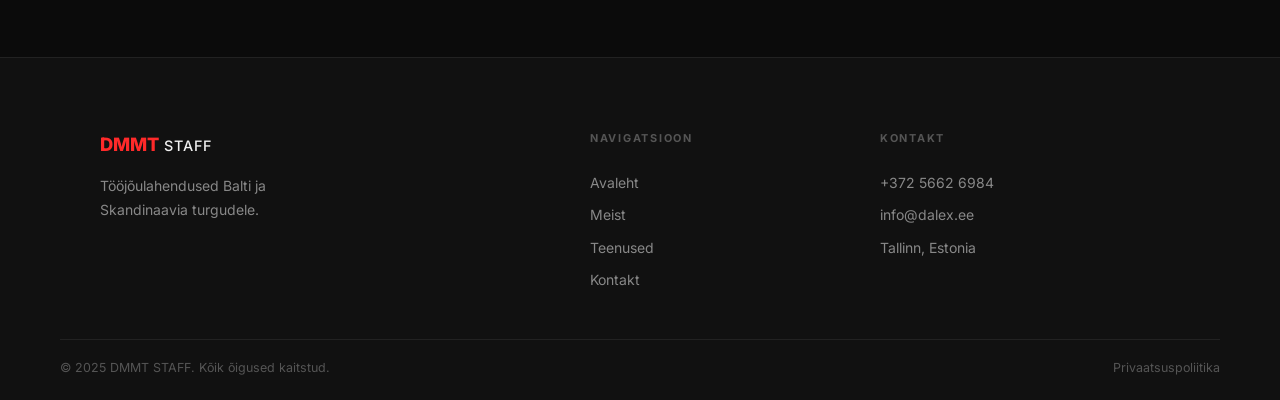
==== commit 96b6f981: "coment" ====
--- a/index.html
+++ b/index.html
@@ -10,6 +10,7 @@
   <link href="https://fonts.googleapis.com/css2?family=Inter:wght@300;400;500;600;700;800&display=swap" rel="stylesheet" />
   <link rel="stylesheet" href="css/style.css" />
   <link rel="stylesheet" href="css/home.css" />
+  <link rel="stylesheet" href="css/map.css" />
   <link rel="stylesheet" href="css/cookies.css" />
 </head>
 <body>
@@ -58,6 +59,11 @@
           <a href="services.html" class="btn btn-outline" data-i18n="home_hero_btn2">Meie teenused</a>
         </div>
       </div>
+      <!-- Canvas Globe -->
+      <div class="hero-map" aria-hidden="true">
+        <canvas id="globeCanvas"></canvas>
+      </div>
+
       <div class="hero__scroll" aria-hidden="true"><span></span></div>
     </section>
 
@@ -198,5 +204,6 @@
   <script src="js/translations.js"></script>
   <script src="js/main.js"></script>
   <script src="js/cookies.js"></script>
+  <script src="js/globe.js"></script>
 </body>
 </html>
--- a/css/style.css
+++ b/css/style.css
@@ -44,9 +44,9 @@
 /* ══════════════════════════════════
    LAYOUT
 ══════════════════════════════════ */
-.container { width: 100%; max-width: 1160px; margin: 0 auto; padding: 0 20px; }
-@media (min-width: 640px)  { .container { padding: 0 24px; } }
-@media (min-width: 1200px) { .container { padding: 0 32px; } }
+.container { width: 100%; max-width: 1160px; margin: 0 auto; padding: 0 24px; }
+@media (min-width: 640px)  { .container { padding: 0 32px; } }
+@media (min-width: 1200px) { .container { padding: 0 40px; } }
 
 .section     { padding: 72px 0; }
 .section--sm { padding: 48px 0; }
@@ -133,15 +133,27 @@
   top: 0; left: 0; right: 0;
   z-index: 100;
   height: var(--nav-h);
+  /* No backdrop-filter here — it would make navbar a containing block
+     for position:fixed children, breaking the mobile drawer positioning.
+     The blur lives on ::before instead. */
+  border-bottom: 1px solid transparent;
+  transition: border-color .3s var(--ease);
+}
+.navbar::before {
+  content: '';
+  position: absolute;
+  inset: 0;
+  z-index: -1;
   background: rgba(11,11,11,.85);
   backdrop-filter: blur(16px) saturate(180%);
   -webkit-backdrop-filter: blur(16px) saturate(180%);
-  border-bottom: 1px solid transparent;
-  transition: border-color .3s var(--ease), background .3s var(--ease), box-shadow .3s var(--ease);
+  transition: background .3s var(--ease), box-shadow .3s var(--ease);
 }
 .navbar.scrolled {
+  border-bottom-color: var(--border);
+}
+.navbar.scrolled::before {
   background: rgba(11,11,11,.98);
-  border-bottom-color: var(--border);
   box-shadow: 0 2px 24px rgba(0,0,0,.5);
 }
 
@@ -224,35 +236,67 @@
 .navbar__burger.open span:nth-child(2) { opacity: 0; width: 0; }
 .navbar__burger.open span:nth-child(3) { transform: translateY(-7px) rotate(-45deg); background: var(--accent); }
 
-/* ── Mobile menu ── */
+/* ── Mobile menu — right-side drawer ── */
 @media (max-width: 768px) {
   .navbar__burger { display: flex; }
 
+  /* Backdrop injected by JS */
+  .navbar__backdrop {
+    position: fixed;
+    inset: 0;
+    background: rgba(0,0,0,.6);
+    backdrop-filter: blur(3px);
+    -webkit-backdrop-filter: blur(3px);
+    z-index: 98;
+    opacity: 0;
+    pointer-events: none;
+    transition: opacity .32s ease;
+  }
+  .navbar__backdrop.open {
+    opacity: 1;
+    pointer-events: auto;
+  }
+
+  /* Drawer panel — z-index from navbar stacking context (100) keeps it above backdrop (98) */
   .navbar__menu {
     position: fixed;
-    inset: var(--nav-h) 0 0 0;
-    /* Fully solid - no transparency issues on any device */
-    background: #0b0b0b;
-    border-top: 1px solid rgba(255,42,42,.2);
+    top: 0;
+    right: 0;
+    bottom: 0;
+    width: min(78vw, 290px);
+    background: #111111;
+    border-left: 1px solid rgba(255,255,255,.07);
+    box-shadow: -20px 0 56px rgba(0,0,0,.6);
     flex-direction: column;
-    justify-content: center;
-    align-items: center;
-    gap: 8px;
-    padding: 32px 24px;
+    justify-content: flex-start;
+    align-items: stretch;
+    gap: 3px;
+    padding: calc(var(--nav-h) + 20px) 14px 32px;
     transform: translateX(100%);
-    transition: transform .35s var(--ease);
+    transition: transform .36s cubic-bezier(.4,0,.2,1);
     overflow-y: auto;
+    overflow-x: hidden;
+  }
+  .navbar__menu::before {
+    content: '';
+    display: block;
+    width: 28px;
+    height: 3px;
+    background: var(--accent);
+    border-radius: 2px;
+    margin-bottom: 18px;
+    flex-shrink: 0;
   }
 
   .navbar__menu.open { transform: translateX(0); }
 
   .navbar__link {
-    font-size: 1.15rem;
+    font-size: .95rem;
     font-weight: 600;
     color: var(--text-muted);
     width: 100%;
-    text-align: center;
-    padding: 14px 24px;
+    text-align: left;
+    padding: 13px 14px;
     border-radius: var(--radius-lg);
     border: 1px solid transparent;
     transition: color .2s, background .2s, border-color .2s;
@@ -266,19 +310,28 @@
     border-color: var(--border);
   }
 
-  /* Active link in mobile menu — clear red highlight */
   .navbar__link.active {
     color: var(--accent);
     background: rgba(255,42,42,.08);
     border-color: rgba(255,42,42,.25);
   }
 
+  /* Push lang + CTA to bottom of drawer */
+  .navbar__menu .lang-switcher {
+    margin-top: auto;
+    background: rgba(255,255,255,.05);
+    border-color: rgba(255,255,255,.1);
+    padding: 5px;
+    align-self: flex-start;
+  }
+  .navbar__menu .lang-btn { font-size: .78rem; padding: 8px 13px; }
+
   .navbar__cta {
     width: 100%;
-    max-width: 280px;
-    padding: 15px 28px;
-    font-size: .95rem;
-    margin-top: 8px;
+    padding: 13px 20px;
+    font-size: .875rem;
+    margin-top: 10px;
+    text-align: center;
   }
 }
 
@@ -376,8 +429,16 @@
   padding: 18px 0 22px;
   display: flex;
   flex-wrap: wrap;
-  gap: 12px 24px;
+  gap: 8px 24px;
   align-items: center;
+  justify-content: center;
+  text-align: center;
+}
+@media (min-width: 640px) {
+  .footer__bottom {
+    justify-content: space-between;
+    text-align: left;
+  }
 }
 .footer__copy { font-size: .78rem; color: var(--text-subtle); }
 .footer__legal-link {
--- a/css/home.css
+++ b/css/home.css
@@ -30,8 +30,19 @@
 
 .hero__content {
   position: relative; z-index: 1;
-  padding: 60px 0 80px;
+  padding-top: 60px;
+  padding-bottom: 80px;
   width: 100%;
+}
+
+/* Mobile: align to top so there's no giant empty space above content */
+@media (max-width: 640px) {
+  .hero {
+    align-items: flex-start;
+    min-height: calc(100svh - var(--nav-h));
+    min-height: calc(100vh  - var(--nav-h));
+  }
+  .hero__content { padding-top: 36px; padding-bottom: 56px; }
 }
 
 .hero__title {
--- a/css/map.css
+++ b/css/map.css
@@ -0,0 +1,40 @@
+/* ── Hero Globe ─────────────────────────────────────────────── */
+
+.hero-map {
+  display: none;
+  position: absolute;
+  right: 2%;
+  top: 50%;
+  transform: translateY(-50%);
+  width: 460px;
+  max-width: 48%;
+  pointer-events: none;
+  z-index: 0;
+  opacity: 0;
+  animation: mapIn 1.2s var(--ease) 0.3s both;
+}
+
+@media (min-width: 1024px) {
+  .hero-map { display: block; }
+}
+
+@keyframes mapIn {
+  from { opacity: 0; transform: translateY(-50%) translateX(24px); }
+  to   { opacity: 1; transform: translateY(-50%) translateX(0);    }
+}
+
+.hero-map canvas {
+  display: block;
+  width: 460px;
+  height: 460px;
+  max-width: 100%;
+}
+
+/* ── Reduced motion ─────────────────────────────────────────── */
+@media (prefers-reduced-motion: reduce) {
+  .hero-map {
+    animation: none !important;
+    opacity: 1 !important;
+    transform: translateY(-50%) !important;
+  }
+}
--- a/css/cookies.css
+++ b/css/cookies.css
@@ -32,7 +32,15 @@
 .cb__text {
   display: flex;
   flex-direction: column;
-  gap: 6px;
+  gap: 4px;
+}
+
+.cb__title {
+  font-size: .875rem;
+  font-weight: 700;
+  color: #fff;
+  display: block;
+  margin-bottom: 2px;
 }
 
 .cb__desc {
@@ -100,6 +108,26 @@
 }
 .cb-btn--ghost:hover { color: rgba(255,255,255,.75); }
 
+/* Mobile: make Accept prominent */
+@media (max-width: 479px) {
+  .cookie-banner {
+    bottom: 12px;
+    width: calc(100% - 24px);
+    border-radius: 14px;
+  }
+
+  .cb__inner { padding: 18px 16px 16px; gap: 14px; }
+
+  .cb__actions { width: 100%; }
+
+  .cb-btn--primary {
+    flex: 1;
+    text-align: center;
+  }
+  .cb-btn--outline { flex: 1; text-align: center; }
+  .cb-btn--ghost   { order: -1; width: 100%; text-align: center; }
+}
+
 /* Desktop layout */
 @media (min-width: 640px) {
   .cb__inner {
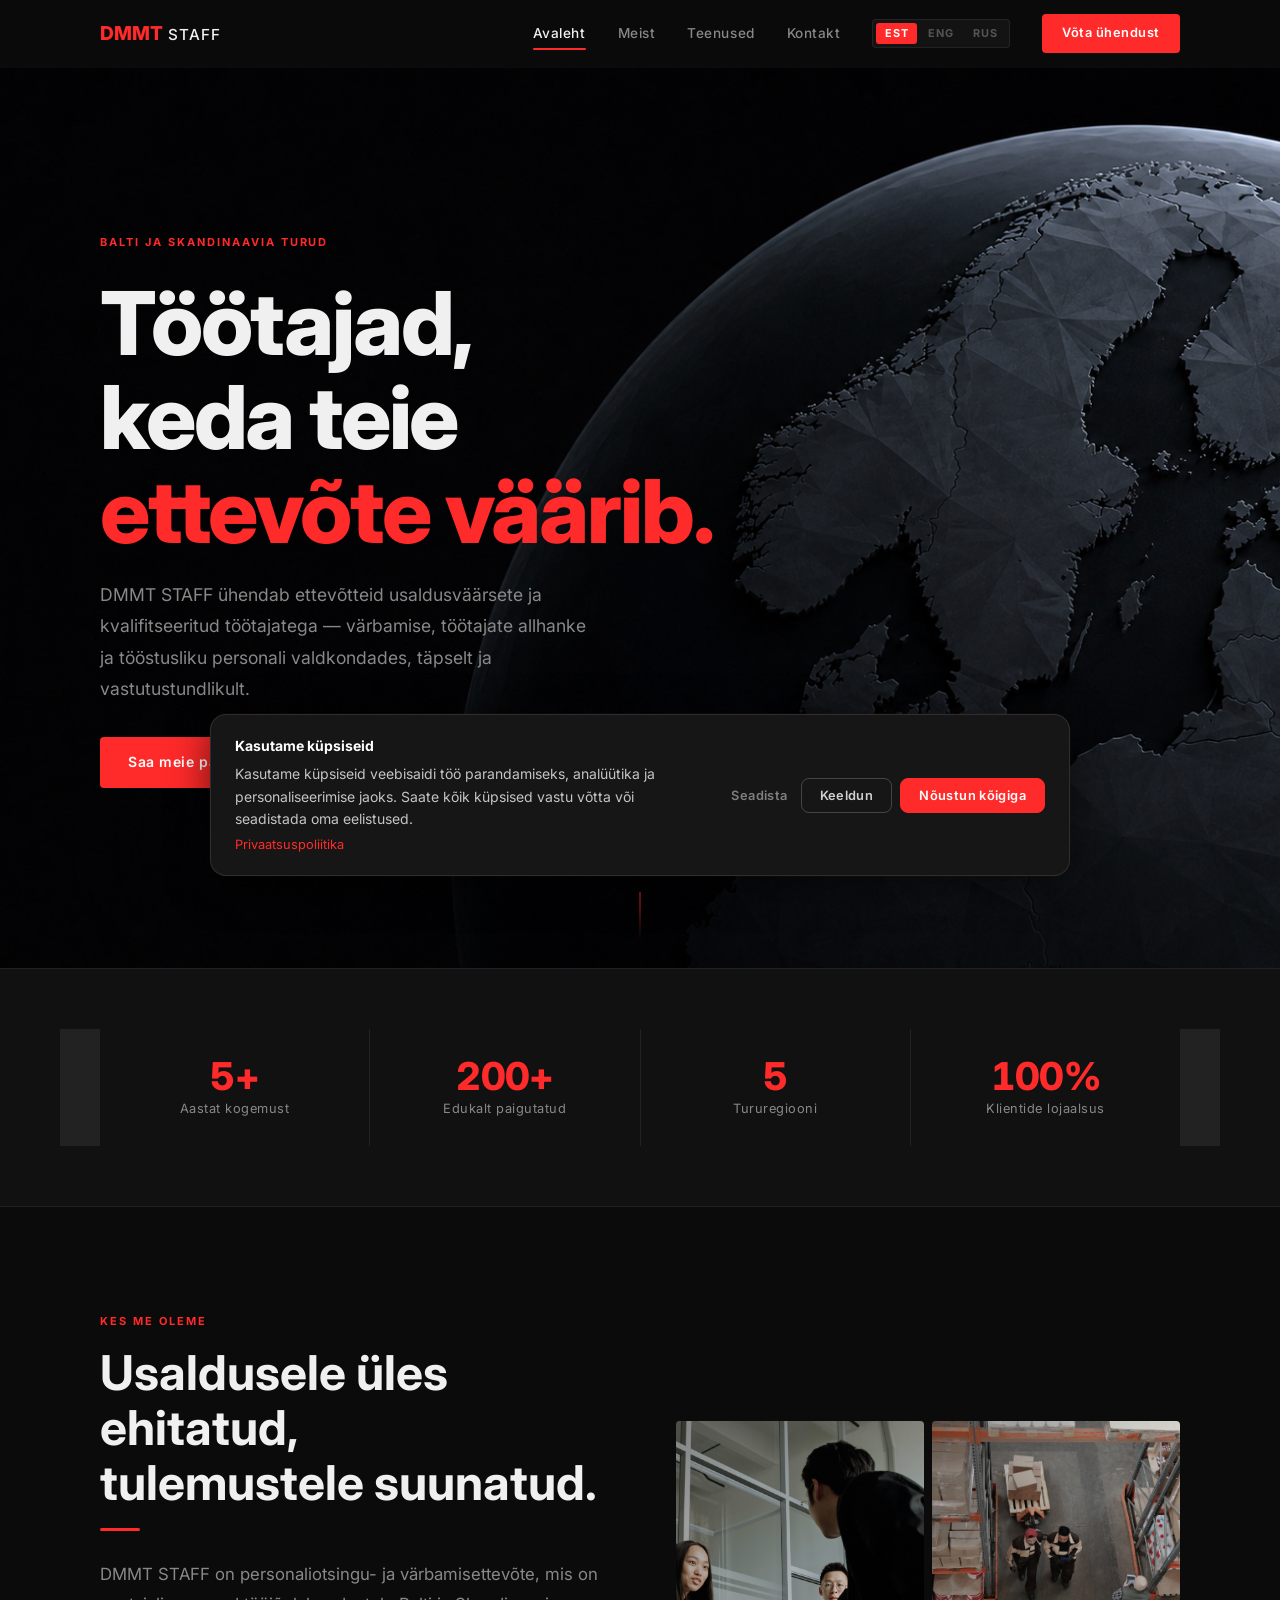
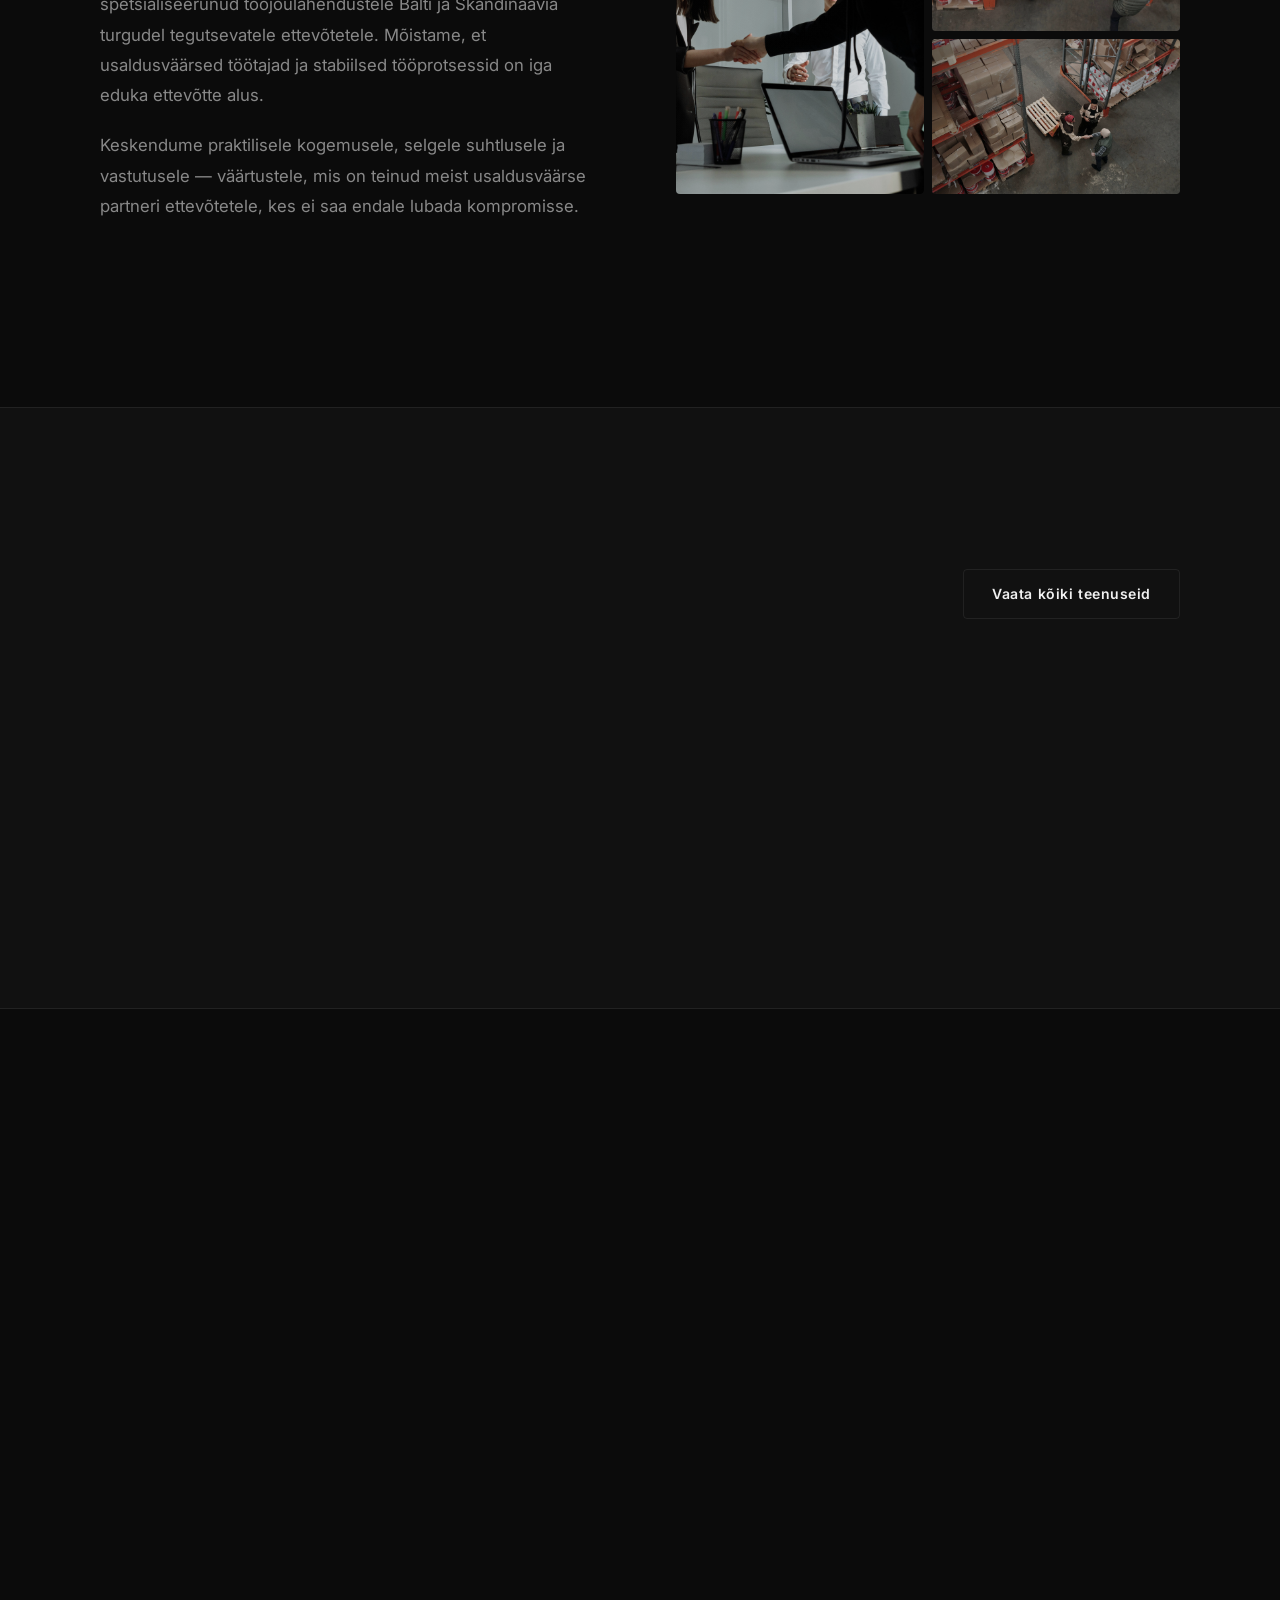
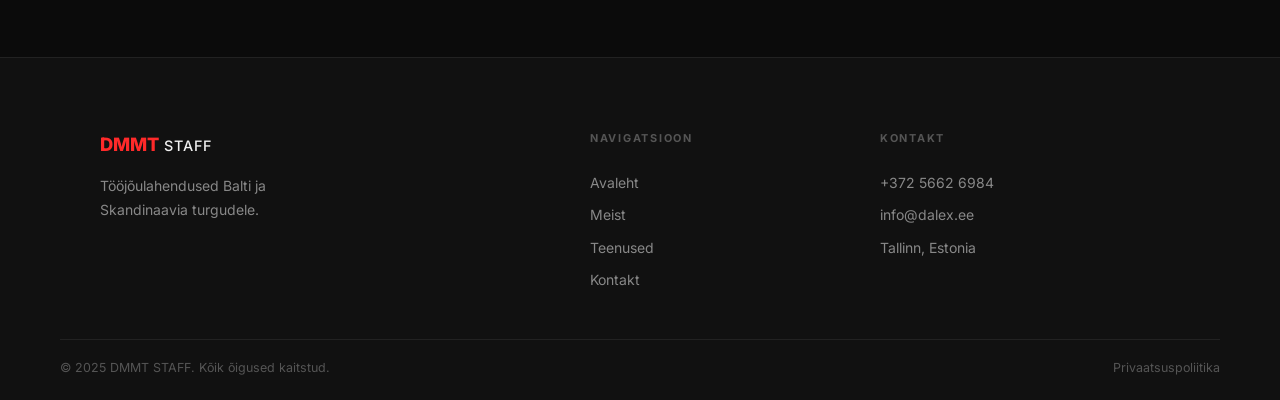
==== commit eade91b5: "coment" ====
--- a/index.html
+++ b/index.html
@@ -45,7 +45,12 @@
       <div class="hero__bg" aria-hidden="true">
         <div class="hero__gradient"></div>
         <div class="hero__grid"></div>
-      </div>
+
+        <!-- Globe render: full hero atmosphere, not a side element -->
+        <img class="hero__globe" src="img/globe.png" alt="" width="1717" height="916" />
+
+      </div>
+
       <div class="container hero__content">
         <p class="label fade-up" data-i18n="home_hero_label">Balti ja Skandinaavia turud</p>
         <h1 class="hero__title fade-up d1" data-i18n-html="home_hero_title">
@@ -59,10 +64,6 @@
           <a href="services.html" class="btn btn-outline" data-i18n="home_hero_btn2">Meie teenused</a>
         </div>
       </div>
-      <!-- Canvas Globe -->
-      <div class="hero-map" aria-hidden="true">
-        <canvas id="globeCanvas"></canvas>
-      </div>
 
       <div class="hero__scroll" aria-hidden="true"><span></span></div>
     </section>
@@ -79,11 +80,11 @@
           <span class="stat-card__label" data-i18n="stat_placements">Edukalt paigutatud</span>
         </div>
         <div class="stat-card">
-          <span class="stat-card__value">3</span>
+          <span class="stat-card__value">5</span>
           <span class="stat-card__label" data-i18n="stat_regions">Tururegiooni</span>
         </div>
         <div class="stat-card">
-          <span class="stat-card__value">98%</span>
+          <span class="stat-card__value">100%</span>
           <span class="stat-card__label" data-i18n="stat_retention">Klientide lojaalsus</span>
         </div>
       </div>
@@ -106,18 +107,18 @@
             Loe meist lähemalt
           </a>
         </div>
-        <div class="about-preview__visual" aria-hidden="true">
-          <div class="value-pill">
-            <div class="value-pill__line"></div>
-            <span data-i18n="home_pill1">Usaldusväärsus</span>
-          </div>
-          <div class="value-pill value-pill--accent">
-            <div class="value-pill__line value-pill__line--accent"></div>
-            <span data-i18n="home_pill2">Kogemus</span>
-          </div>
-          <div class="value-pill">
-            <div class="value-pill__line"></div>
-            <span data-i18n="home_pill3">Vastutus</span>
+        <div class="about-preview__visual">
+          <!-- Replace these with your own photos in img/ -->
+          <div class="photo-grid">
+            <div class="photo-grid__cell photo-grid__cell--tall">
+              <img src="img/photo-team.jpg" alt="Meeskond tööl" loading="lazy" />
+            </div>
+            <div class="photo-grid__cell">
+              <img src="img/photo-workplace.jpg" alt="Töökeskkond" loading="lazy" />
+            </div>
+            <div class="photo-grid__cell">
+              <img src="img/photo-transport.jpg" alt="Tööstuslik personal" loading="lazy" />
+            </div>
           </div>
         </div>
       </div>
@@ -204,6 +205,5 @@
   <script src="js/translations.js"></script>
   <script src="js/main.js"></script>
   <script src="js/cookies.js"></script>
-  <script src="js/globe.js"></script>
 </body>
 </html>
--- a/css/home.css
+++ b/css/home.css
@@ -15,8 +15,19 @@
 .hero__gradient {
   position: absolute; inset: 0;
   background:
-    radial-gradient(ellipse 80% 60% at 60% 40%, rgba(255,42,42,.09) 0%, transparent 65%),
-    radial-gradient(ellipse 50% 80% at 95% 10%, rgba(255,42,42,.05) 0%, transparent 60%);
+    /* Dark curtain — keeps text legible over the globe atmosphere */
+    linear-gradient(to right,
+      rgba(11,11,11,1)    0%,
+      rgba(11,11,11,.95) 22%,
+      rgba(11,11,11,.72) 42%,
+      rgba(11,11,11,.20) 64%,
+      transparent        80%
+    ),
+    /* Top + bottom vignette */
+    linear-gradient(to bottom, rgba(11,11,11,.5) 0%, transparent 18%),
+    linear-gradient(to top,    rgba(11,11,11,.6) 0%, transparent 20%),
+    /* Subtle red atmospheric glow — globe region */
+    radial-gradient(ellipse 62% 60% at 72% 48%, rgba(255,42,42,.055) 0%, transparent 70%);
 }
 
 .hero__grid {
@@ -25,7 +36,40 @@
     linear-gradient(rgba(255,255,255,.022) 1px, transparent 1px),
     linear-gradient(90deg, rgba(255,255,255,.022) 1px, transparent 1px);
   background-size: 52px 52px;
-  mask-image: radial-gradient(ellipse 80% 80% at 50% 50%, black 20%, transparent 80%);
+  mask-image: radial-gradient(ellipse 90% 80% at 38% 50%, black 10%, transparent 75%);
+}
+
+/* ── Globe environment + network overlay ────────────────────── */
+.hero__globe {
+  position: absolute;
+  inset: 0;
+  width: 100%;
+  height: 100%;
+  object-fit: cover;
+  object-position: 62% center; /* keep globe visible at all widths */
+  pointer-events: none;
+  user-select: none;
+}
+/* On wide screens the default composition works perfectly */
+@media (min-width: 1280px) {
+  .hero__globe { object-position: center center; }
+}
+/* On mobile: darken more so text stays readable over the globe */
+@media (max-width: 767px) {
+  .hero__gradient {
+    background:
+      linear-gradient(rgba(11,11,11,.88), rgba(11,11,11,.80)),
+      radial-gradient(ellipse 100% 60% at 60% 50%, rgba(255,42,42,.05) 0%, transparent 70%);
+  }
+}
+
+.hero__network {
+  position: absolute;
+  inset: 0;
+  width: 100%;
+  height: 100%;
+  pointer-events: none;
+  user-select: none;
 }
 
 .hero__content {
@@ -146,8 +190,43 @@
   .about-preview { grid-template-columns: 1fr 1fr; gap: 72px; }
 }
 
-.about-preview__visual { display: none; flex-direction: column; gap: 14px; }
-@media (min-width: 900px) { .about-preview__visual { display: flex; } }
+.about-preview__visual { display: none; }
+@media (min-width: 900px) { .about-preview__visual { display: block; } }
+
+/* ── Photo grid — about preview ─────────────────────────────── */
+.photo-grid {
+  display: grid;
+  grid-template-columns: 1fr 1fr;
+  grid-template-rows: 210px 155px;
+  gap: 8px;
+}
+.photo-grid__cell {
+  background: var(--bg-3);
+  border-radius: var(--radius);
+  overflow: hidden;
+  position: relative;
+}
+.photo-grid__cell img {
+  width: 100%; height: 100%;
+  object-fit: cover;
+  display: block;
+  filter: brightness(0.88) saturate(0.8);
+  transition: transform .45s var(--ease), filter .35s var(--ease);
+}
+.photo-grid__cell:hover img {
+  transform: scale(1.05);
+  filter: brightness(1) saturate(1);
+}
+.photo-grid__cell--tall { grid-row: span 2; }
+/* Dark tint overlay — matches site palette, fades on hover */
+.photo-grid__cell::after {
+  content: '';
+  position: absolute; inset: 0;
+  background: linear-gradient(135deg, rgba(11,11,11,.35) 0%, transparent 60%);
+  transition: opacity .35s var(--ease);
+  pointer-events: none;
+}
+.photo-grid__cell:hover::after { opacity: 0; }
 
 .value-pill {
   background: var(--bg-card);
--- a/css/map.css
+++ b/css/map.css
@@ -1,40 +1,80 @@
-/* ── Hero Globe ─────────────────────────────────────────────── */
+/* ══════════════════════════════════════════════════════════════
+   HERO NETWORK OVERLAY — SVG element styles only
+   Positioning lives in home.css (.hero__globe / .hero__network)
+══════════════════════════════════════════════════════════════ */
 
-.hero-map {
-  display: none;
-  position: absolute;
-  right: 2%;
-  top: 50%;
-  transform: translateY(-50%);
-  width: 460px;
-  max-width: 48%;
-  pointer-events: none;
-  z-index: 0;
-  opacity: 0;
-  animation: mapIn 1.2s var(--ease) 0.3s both;
+/* ── Connection lines ───────────────────────────────────────── */
+.ml {
+  stroke: rgba(255,42,42,.42);
+  stroke-width: 1.5;
+  stroke-linecap: round;
+  fill: none;
+  filter: url(#fLine);
+  stroke-dasharray: 1;
+  stroke-dashoffset: 1;
+  animation: drawLine 1.5s cubic-bezier(.4,0,.2,1) var(--d,.9s) both;
 }
 
-@media (min-width: 1024px) {
-  .hero-map { display: block; }
+@keyframes drawLine {
+  from { stroke-dashoffset: 1; }
+  to   { stroke-dashoffset: 0; }
 }
 
-@keyframes mapIn {
-  from { opacity: 0; transform: translateY(-50%) translateX(24px); }
-  to   { opacity: 1; transform: translateY(-50%) translateX(0);    }
+/* ── Pulse ring ─────────────────────────────────────────────── */
+.np {
+  fill: rgba(255,42,42,.15);
+  transform-box: fill-box;
+  transform-origin: center;
+  animation:
+    nodeIn .55s cubic-bezier(.34,1.56,.64,1) var(--d,2s) both,
+    pulse  4s   ease-out                     var(--pd,2.5s) infinite;
+}
+.np--hq { fill: rgba(255,42,42,.22); }
+
+@keyframes nodeIn {
+  from { transform: scale(0); opacity: 0; }
+  to   { transform: scale(1); opacity: 1; }
+}
+@keyframes pulse {
+  0%   { transform: scale(1);   opacity: .5; }
+  100% { transform: scale(2.6); opacity: 0;  }
 }
 
-.hero-map canvas {
-  display: block;
-  width: 460px;
-  height: 460px;
-  max-width: 100%;
+/* ── Dot ────────────────────────────────────────────────────── */
+.nd {
+  fill: #ff3333;
+  transform-box: fill-box;
+  transform-origin: center;
+  animation: nodeIn .5s cubic-bezier(.34,1.56,.64,1) var(--d,2s) both;
+}
+.nd--hq { fill: #ff5555; }
+
+/* ── Label ──────────────────────────────────────────────────── */
+.nl {
+  font-family: 'Inter', sans-serif;
+  font-size: 20px;
+  font-weight: 500;
+  letter-spacing: .06em;
+  fill: rgba(255,255,255,.75);
+  dominant-baseline: middle;
+  animation: labelIn .4s ease var(--d,2.1s) both;
+}
+.nl--hq {
+  font-size: 23px;
+  font-weight: 600;
+  fill: #ffffff;
+}
+
+@keyframes labelIn {
+  from { opacity: 0; }
+  to   { opacity: 1; }
 }
 
 /* ── Reduced motion ─────────────────────────────────────────── */
 @media (prefers-reduced-motion: reduce) {
-  .hero-map {
-    animation: none !important;
-    opacity: 1 !important;
-    transform: translateY(-50%) !important;
-  }
+  .hero__globe,
+  .hero__network { animation: none !important; opacity: 1 !important; }
+  .ml            { animation: none !important; stroke-dashoffset: 0 !important; }
+  .np, .nd       { animation: none !important; opacity: 1 !important; transform: scale(1) !important; }
+  .nl            { animation: none !important; opacity: 1 !important; }
 }
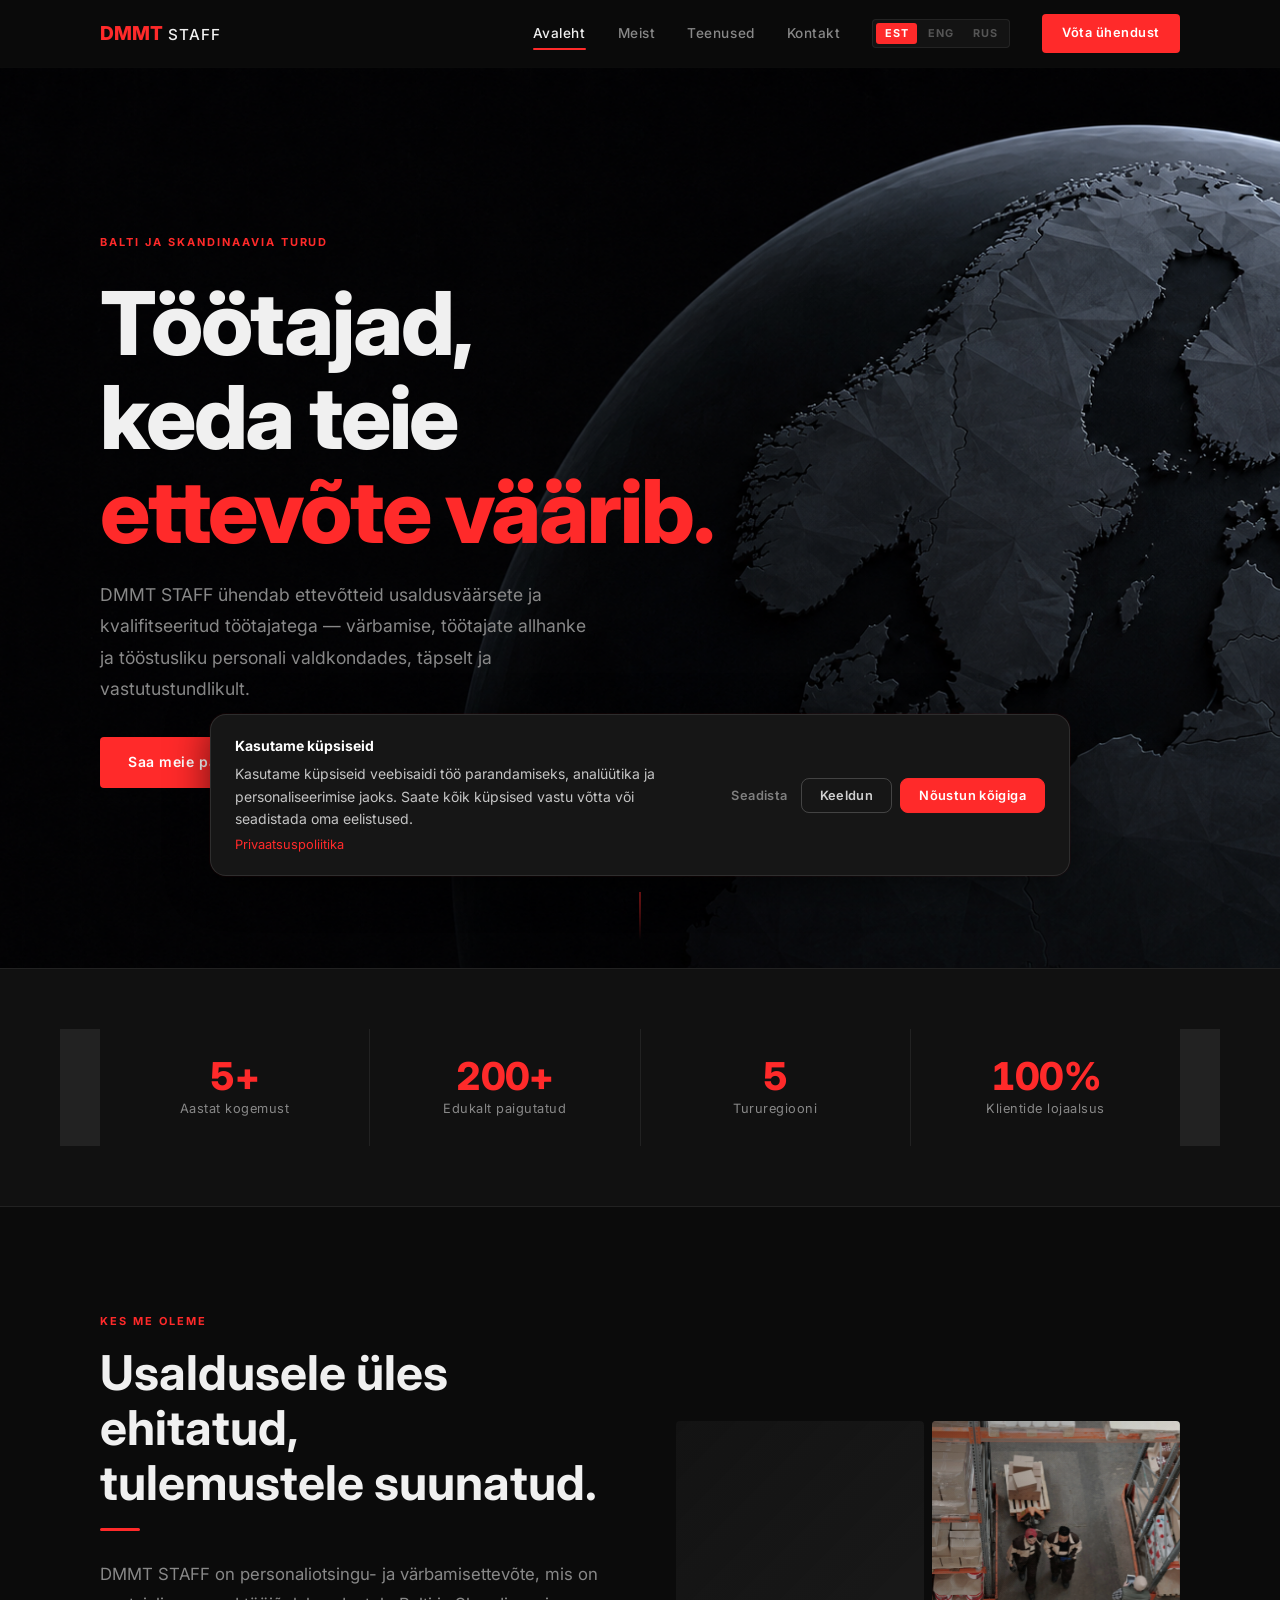
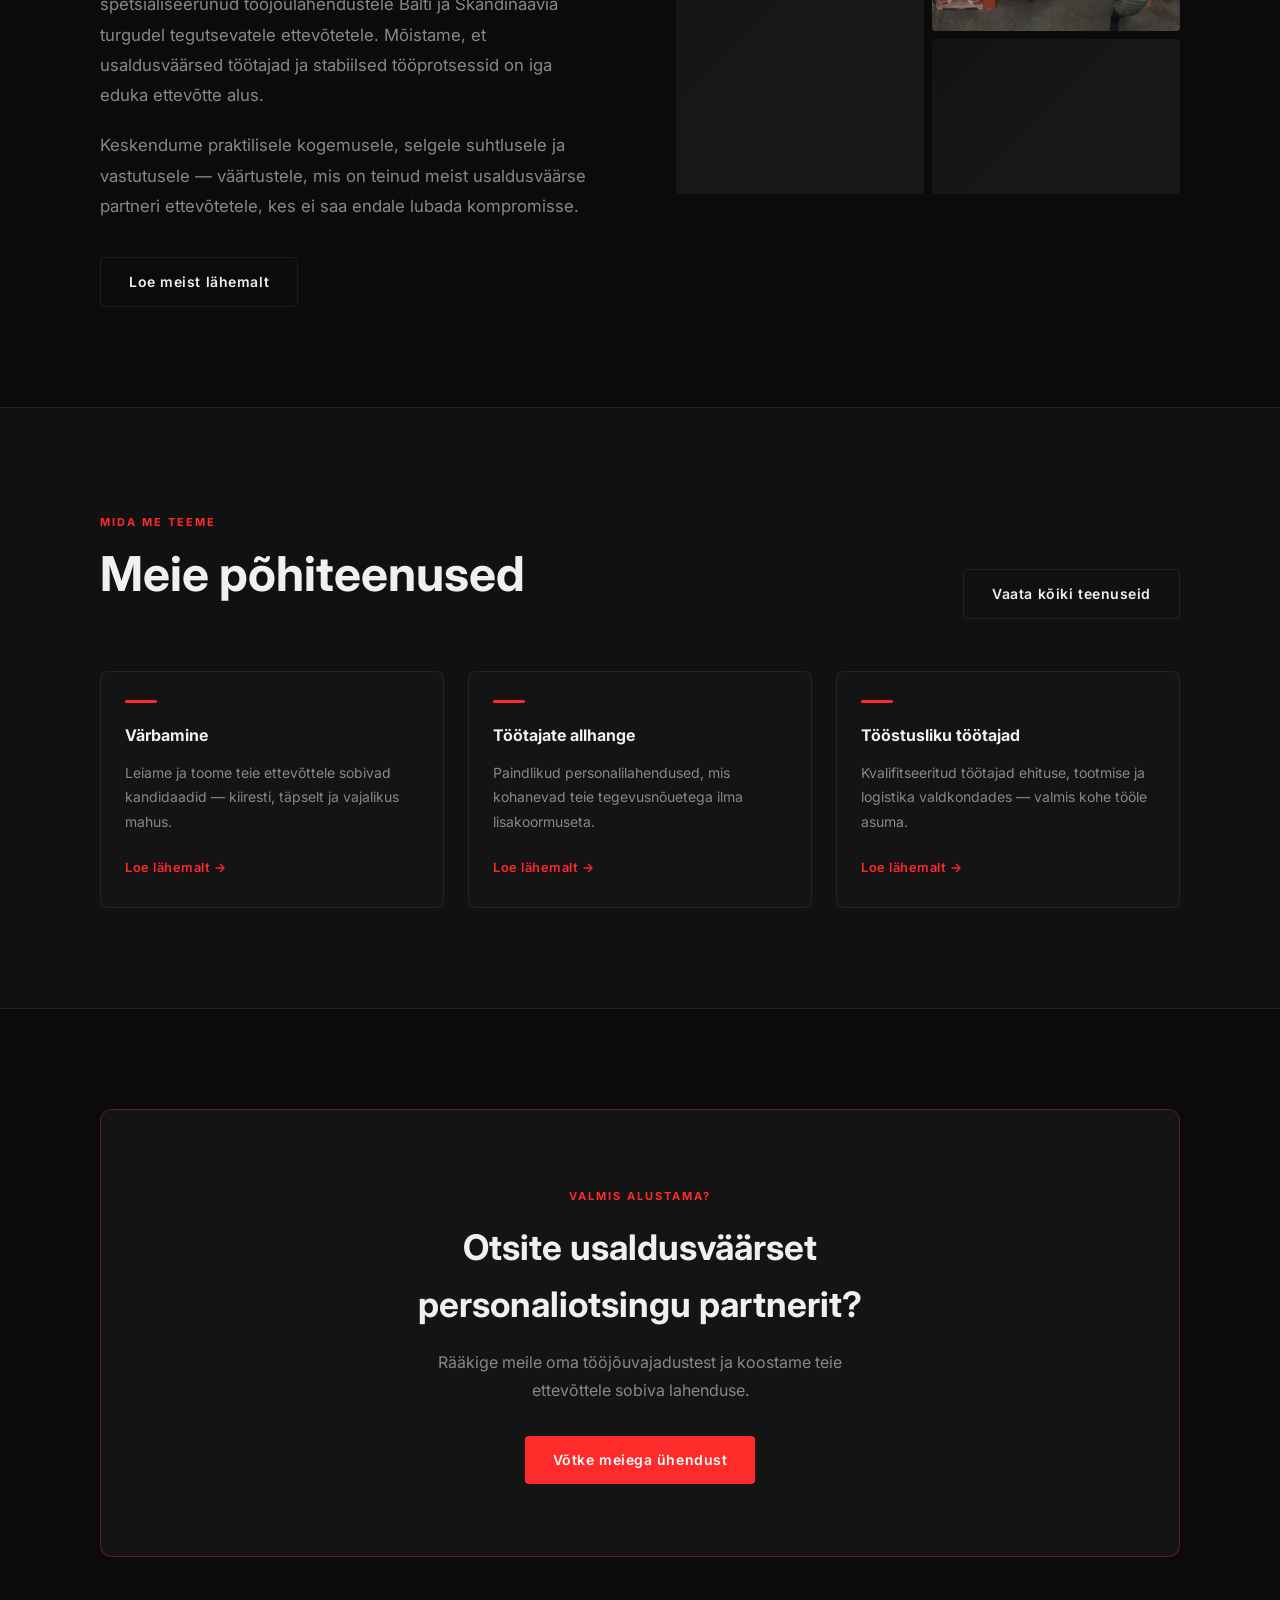
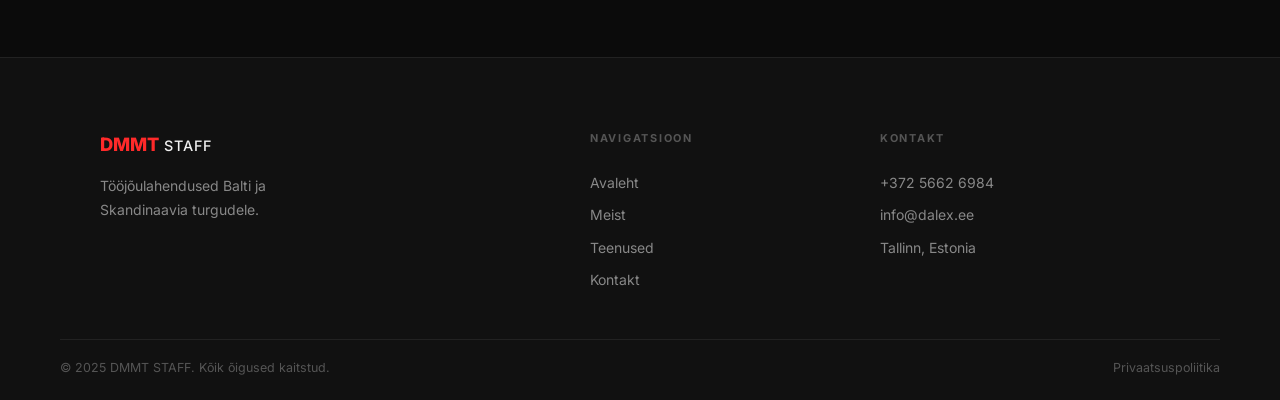
==== commit c23b3813: "coment" ====
--- a/index.html
+++ b/index.html
@@ -7,7 +7,8 @@
   <title>DMMT STAFF</title>
   <link rel="preconnect" href="https://fonts.googleapis.com" />
   <link rel="preconnect" href="https://fonts.gstatic.com" crossorigin />
-  <link href="https://fonts.googleapis.com/css2?family=Inter:wght@300;400;500;600;700;800&display=swap" rel="stylesheet" />
+  <link href="https://fonts.googleapis.com/css2?family=Inter:wght@400;600;700;800&family=Space+Grotesk:wght@400;700&display=swap" rel="stylesheet" />
+  <link rel="preload" href="img/globe.png" as="image" fetchpriority="high" />
   <link rel="stylesheet" href="css/style.css" />
   <link rel="stylesheet" href="css/home.css" />
   <link rel="stylesheet" href="css/map.css" />
@@ -47,7 +48,7 @@
         <div class="hero__grid"></div>
 
         <!-- Globe render: full hero atmosphere, not a side element -->
-        <img class="hero__globe" src="img/globe.png" alt="" width="1717" height="916" />
+        <img class="hero__globe" src="img/globe.png" alt="" width="1717" height="916" fetchpriority="high" decoding="async" />
 
       </div>
 
@@ -111,13 +112,13 @@
           <!-- Replace these with your own photos in img/ -->
           <div class="photo-grid">
             <div class="photo-grid__cell photo-grid__cell--tall">
-              <img src="img/photo-team.jpg" alt="Meeskond tööl" loading="lazy" />
+              <img src="img/photo-team.webp" alt="Meeskond tööl" loading="lazy" decoding="async" />
             </div>
             <div class="photo-grid__cell">
-              <img src="img/photo-workplace.jpg" alt="Töökeskkond" loading="lazy" />
+              <img src="img/photo-workplace.webp" alt="Töökeskkond" loading="lazy" decoding="async" />
             </div>
             <div class="photo-grid__cell">
-              <img src="img/photo-transport.jpg" alt="Tööstuslik personal" loading="lazy" />
+              <img src="img/photo-transport.webp" alt="Tööstuslik personal" loading="lazy" decoding="async" />
             </div>
           </div>
         </div>
--- a/css/style.css
+++ b/css/style.css
@@ -145,8 +145,8 @@
   inset: 0;
   z-index: -1;
   background: rgba(11,11,11,.85);
-  backdrop-filter: blur(16px) saturate(180%);
-  -webkit-backdrop-filter: blur(16px) saturate(180%);
+  backdrop-filter: blur(10px);
+  -webkit-backdrop-filter: blur(10px);
   transition: background .3s var(--ease), box-shadow .3s var(--ease);
 }
 .navbar.scrolled {
@@ -319,12 +319,12 @@
   /* Push lang + CTA to bottom of drawer */
   .navbar__menu .lang-switcher {
     margin-top: auto;
-    background: rgba(255,255,255,.05);
-    border-color: rgba(255,255,255,.1);
+    background: rgba(255,255,255,.06);
+    border-color: rgba(255,255,255,.12);
     padding: 5px;
     align-self: flex-start;
   }
-  .navbar__menu .lang-btn { font-size: .78rem; padding: 8px 13px; }
+  .navbar__menu .lang-btn { font-size: .8rem; padding: 8px 14px; }
 
   .navbar__cta {
     width: 100%;
@@ -477,17 +477,6 @@
 .lang-btn:hover { color: var(--text); background: rgba(255,255,255,.07); }
 .lang-btn.active { background: var(--accent); color: #fff; }
 
-/* Mobile: floating pill */
-@media (max-width: 768px) {
-  /* Inside mobile menu - make it bigger */
-  .navbar__menu .lang-switcher {
-    background: rgba(255,255,255,.06);
-    border-color: rgba(255,255,255,.12);
-    padding: 5px;
-    margin-top: 8px;
-  }
-  .navbar__menu .lang-btn { font-size: .8rem; padding: 8px 14px; }
-}
 
 /* ══════════════════════════════════
    ANIMATIONS
@@ -513,7 +502,11 @@
   50%       { transform: translateY(-6px); }
 }
 
-.fade-up { opacity: 0; }
+.fade-up {
+  opacity: 0;
+  transform: translateY(28px);
+  will-change: transform, opacity;
+}
 .fade-up.visible {
   animation: fadeUp .6s var(--ease) both;
 }
@@ -559,6 +552,40 @@
 ::selection { background: var(--accent); color: #fff; }
 
 /* ══════════════════════════════════
+   CTA BOX  (shared — home + services)
+══════════════════════════════════ */
+.cta-box {
+  position: relative;
+  background: var(--bg-card);
+  border: 1px solid var(--border-accent);
+  border-radius: 12px;
+  padding: 48px 28px;
+  text-align: center;
+  overflow: hidden;
+  transition: box-shadow .3s var(--ease);
+}
+.cta-box:hover { box-shadow: 0 0 60px rgba(255,42,42,.1); }
+.cta-box__glow {
+  position: absolute; top: -60%; left: 50%;
+  transform: translateX(-50%);
+  width: 500px; height: 260px;
+  background: radial-gradient(ellipse, rgba(255,42,42,.12) 0%, transparent 70%);
+  pointer-events: none;
+}
+.cta-box__title {
+  font-size: clamp(1.4rem, 3.5vw, 2.2rem);
+  font-weight: 700; margin-bottom: 16px;
+  max-width: 520px; margin-left: auto; margin-right: auto;
+}
+.cta-box__desc {
+  font-size: clamp(.875rem, 2vw, 1rem);
+  color: var(--text-muted); max-width: 440px;
+  margin: 0 auto 32px; line-height: 1.75;
+}
+@media (min-width: 640px) { .cta-box { padding: 64px 48px; } }
+@media (min-width: 900px)  { .cta-box { padding: 72px 64px; } }
+
+/* ══════════════════════════════════
    FOCUS RING (accessibility)
 ══════════════════════════════════ */
 :focus-visible {
--- a/css/home.css
+++ b/css/home.css
@@ -63,14 +63,6 @@
   }
 }
 
-.hero__network {
-  position: absolute;
-  inset: 0;
-  width: 100%;
-  height: 100%;
-  pointer-events: none;
-  user-select: none;
-}
 
 .hero__content {
   position: relative; z-index: 1;
@@ -212,6 +204,7 @@
   display: block;
   filter: brightness(0.88) saturate(0.8);
   transition: transform .45s var(--ease), filter .35s var(--ease);
+  will-change: transform, filter;
 }
 .photo-grid__cell:hover img {
   transform: scale(1.05);
@@ -228,26 +221,6 @@
 }
 .photo-grid__cell:hover::after { opacity: 0; }
 
-.value-pill {
-  background: var(--bg-card);
-  border: 1px solid var(--border);
-  border-radius: var(--radius-lg);
-  padding: 22px 24px;
-  font-size: .95rem; font-weight: 600;
-  color: var(--text-muted);
-  display: flex; align-items: center; gap: 18px;
-  transition: border-color .25s var(--ease), transform .3s var(--ease), color .25s var(--ease);
-  cursor: default;
-}
-.value-pill:hover {
-  border-color: var(--border-accent);
-  transform: translateX(8px);
-  color: var(--text);
-}
-.value-pill--accent { border-color: var(--border-accent); color: var(--text); }
-
-.value-pill__line { width: 3px; height: 26px; background: var(--text-subtle); border-radius: 2px; flex-shrink: 0; }
-.value-pill__line--accent { background: var(--accent); }
 
 /* ══════════════════════════════════
    SERVICES PREVIEW
@@ -283,6 +256,7 @@
   transition: border-color .25s var(--ease), transform .28s var(--ease), box-shadow .28s var(--ease);
   position: relative;
   overflow: hidden;
+  will-change: transform;
 }
 .service-card::after {
   content: '';
@@ -290,6 +264,7 @@
   background: radial-gradient(circle at 50% 0, rgba(255,42,42,.06), transparent 60%);
   opacity: 0;
   transition: opacity .3s var(--ease);
+  pointer-events: none;
 }
 .service-card:hover {
   border-color: var(--border-accent);
@@ -309,40 +284,3 @@
 }
 .service-card__link:hover { gap: 10px; }
 
-/* ══════════════════════════════════
-   CTA BOX
-══════════════════════════════════ */
-.cta-box {
-  position: relative;
-  background: var(--bg-card);
-  border: 1px solid var(--border-accent);
-  border-radius: 12px;
-  padding: 48px 28px;
-  text-align: center;
-  overflow: hidden;
-  transition: box-shadow .3s var(--ease);
-}
-.cta-box:hover { box-shadow: 0 0 60px rgba(255,42,42,.1); }
-.cta-box__glow {
-  position: absolute; top: -50%; left: 50%;
-  transform: translateX(-50%);
-  width: 500px; height: 250px;
-  background: radial-gradient(ellipse, rgba(255,42,42,.12) 0%, transparent 70%);
-  pointer-events: none;
-}
-.cta-box__title {
-  font-size: clamp(1.4rem, 3.5vw, 2.2rem);
-  font-weight: 700;
-  margin-bottom: 16px;
-  max-width: 520px;
-  margin-left: auto; margin-right: auto;
-}
-.cta-box__desc {
-  font-size: clamp(.875rem, 2vw, 1rem);
-  color: var(--text-muted);
-  max-width: 440px;
-  margin: 0 auto 32px;
-  line-height: 1.75;
-}
-@media (min-width: 640px) { .cta-box { padding: 64px 48px; } }
-@media (min-width: 900px) { .cta-box { padding: 72px 64px; } }
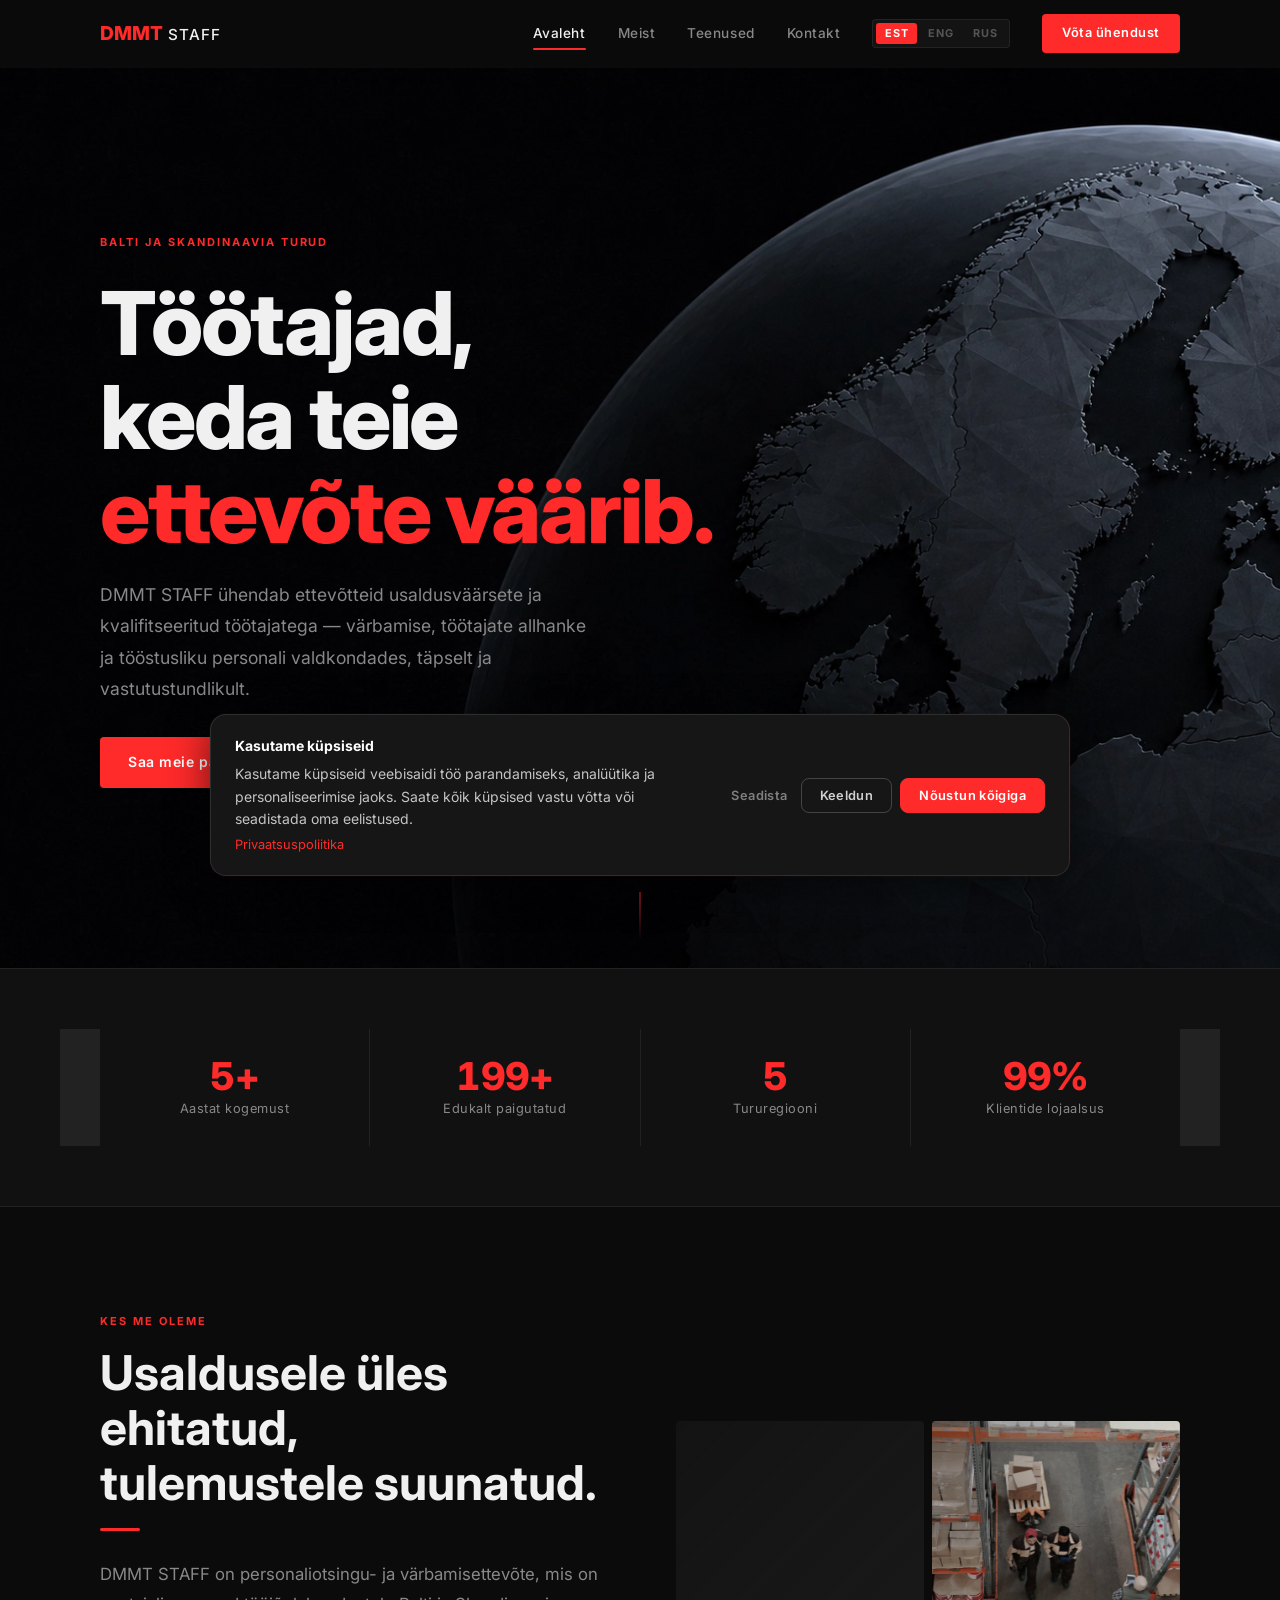
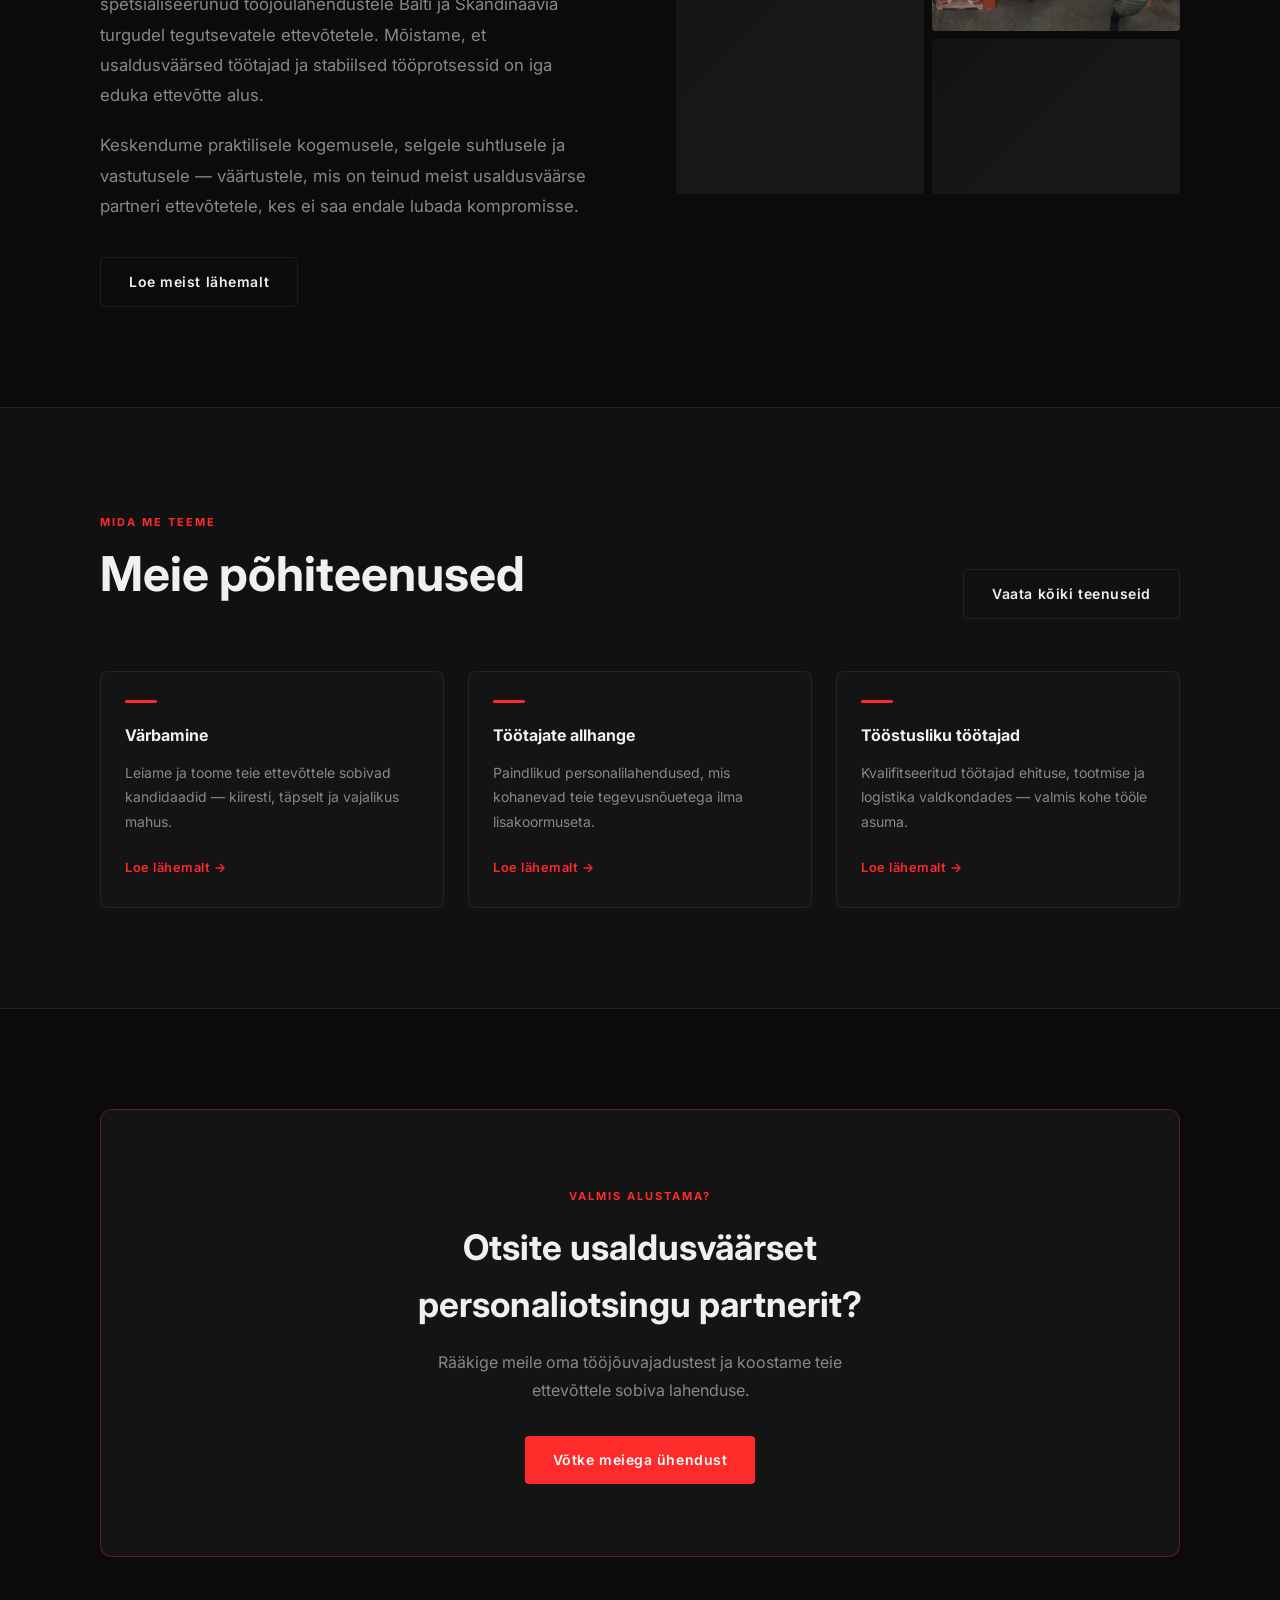
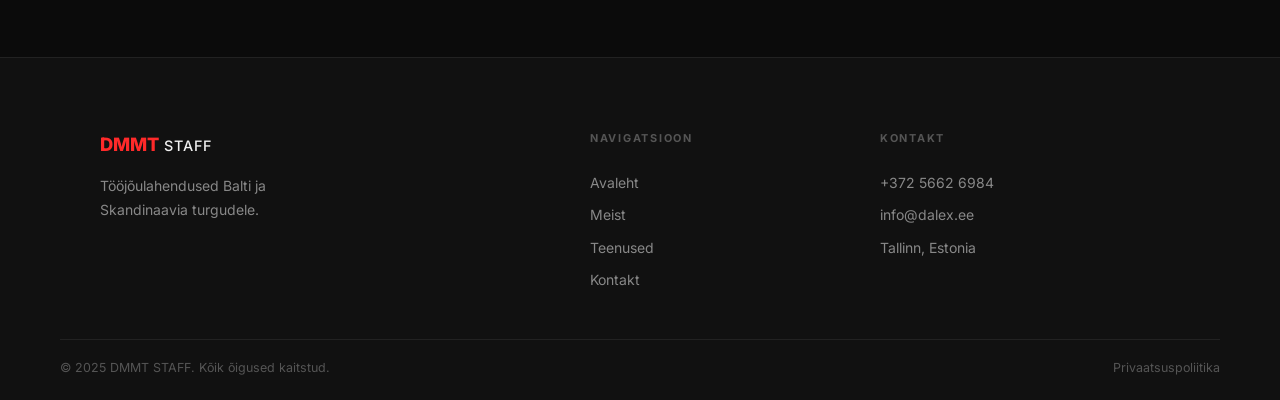
==== commit 8f267ae9: "coment" ====
--- a/index.html
+++ b/index.html
@@ -7,12 +7,13 @@
   <title>DMMT STAFF</title>
   <link rel="preconnect" href="https://fonts.googleapis.com" />
   <link rel="preconnect" href="https://fonts.gstatic.com" crossorigin />
-  <link href="https://fonts.googleapis.com/css2?family=Inter:wght@400;600;700;800&family=Space+Grotesk:wght@400;700&display=swap" rel="stylesheet" />
-  <link rel="preload" href="img/globe.png" as="image" fetchpriority="high" />
+  <link rel="preload" href="https://fonts.googleapis.com/css2?family=Inter:wght@400;600;700;800&family=Space+Grotesk:wght@400;700&display=swap" as="style" onload="this.onload=null;this.rel='stylesheet'" />
+  <noscript><link href="https://fonts.googleapis.com/css2?family=Inter:wght@400;600;700;800&family=Space+Grotesk:wght@400;700&display=swap" rel="stylesheet" /></noscript>
+  <link rel="preload" href="img/globe.webp" as="image" fetchpriority="high" />
   <link rel="stylesheet" href="css/style.css" />
   <link rel="stylesheet" href="css/home.css" />
-  <link rel="stylesheet" href="css/map.css" />
-  <link rel="stylesheet" href="css/cookies.css" />
+  <link rel="stylesheet" href="css/map.css" media="print" onload="this.media='all'" />
+  <link rel="stylesheet" href="css/cookies.css" media="print" onload="this.media='all'" />
 </head>
 <body>
 
@@ -48,7 +49,7 @@
         <div class="hero__grid"></div>
 
         <!-- Globe render: full hero atmosphere, not a side element -->
-        <img class="hero__globe" src="img/globe.png" alt="" width="1717" height="916" fetchpriority="high" decoding="async" />
+        <img class="hero__globe" src="img/globe.webp" alt="" width="1717" height="916" fetchpriority="high" decoding="async" />
 
       </div>
 
--- a/css/style.css
+++ b/css/style.css
@@ -144,10 +144,15 @@
   position: absolute;
   inset: 0;
   z-index: -1;
-  background: rgba(11,11,11,.85);
-  backdrop-filter: blur(10px);
-  -webkit-backdrop-filter: blur(10px);
+  background: rgba(11,11,11,.92);
   transition: background .3s var(--ease), box-shadow .3s var(--ease);
+}
+@media (min-width: 769px) {
+  .navbar::before {
+    background: rgba(11,11,11,.85);
+    backdrop-filter: blur(10px);
+    -webkit-backdrop-filter: blur(10px);
+  }
 }
 .navbar.scrolled {
   border-bottom-color: var(--border);
--- a/css/home.css
+++ b/css/home.css
@@ -197,6 +197,7 @@
   border-radius: var(--radius);
   overflow: hidden;
   position: relative;
+  contain: layout style paint;
 }
 .photo-grid__cell img {
   width: 100%; height: 100%;
